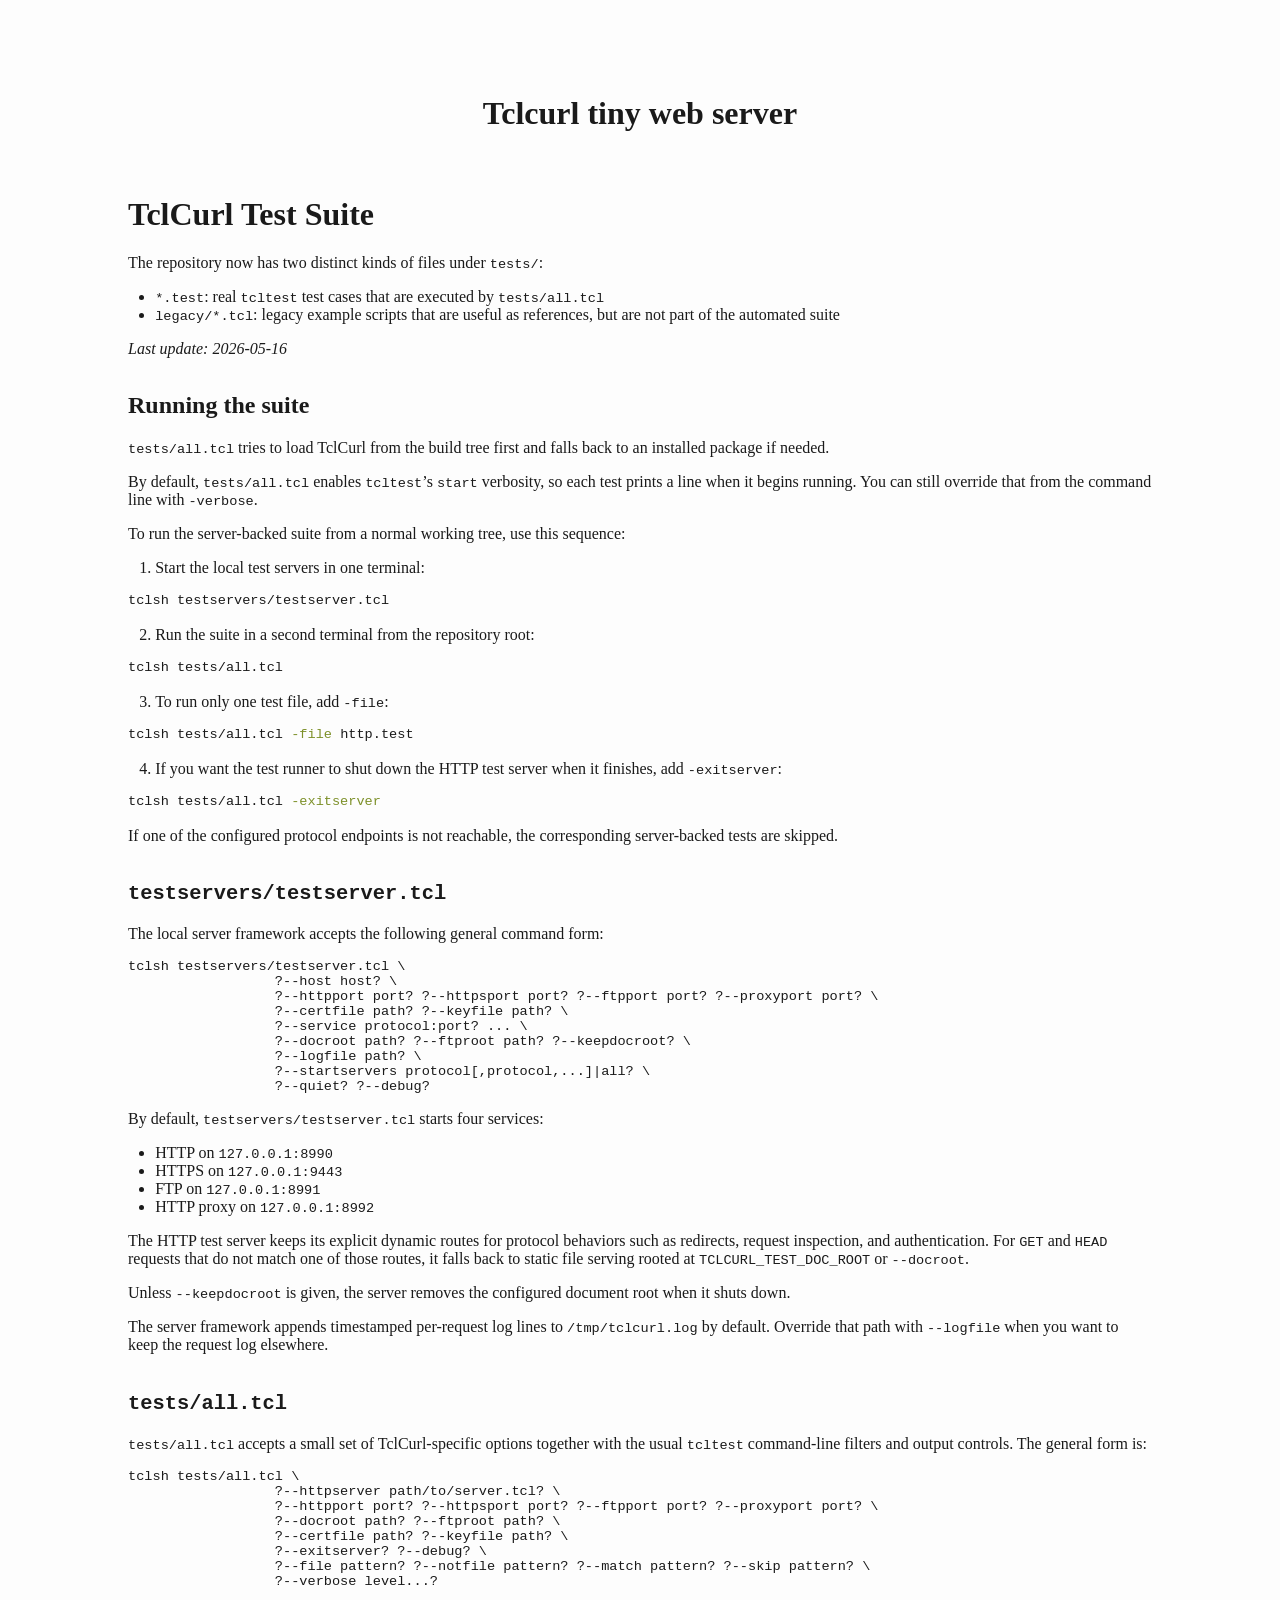
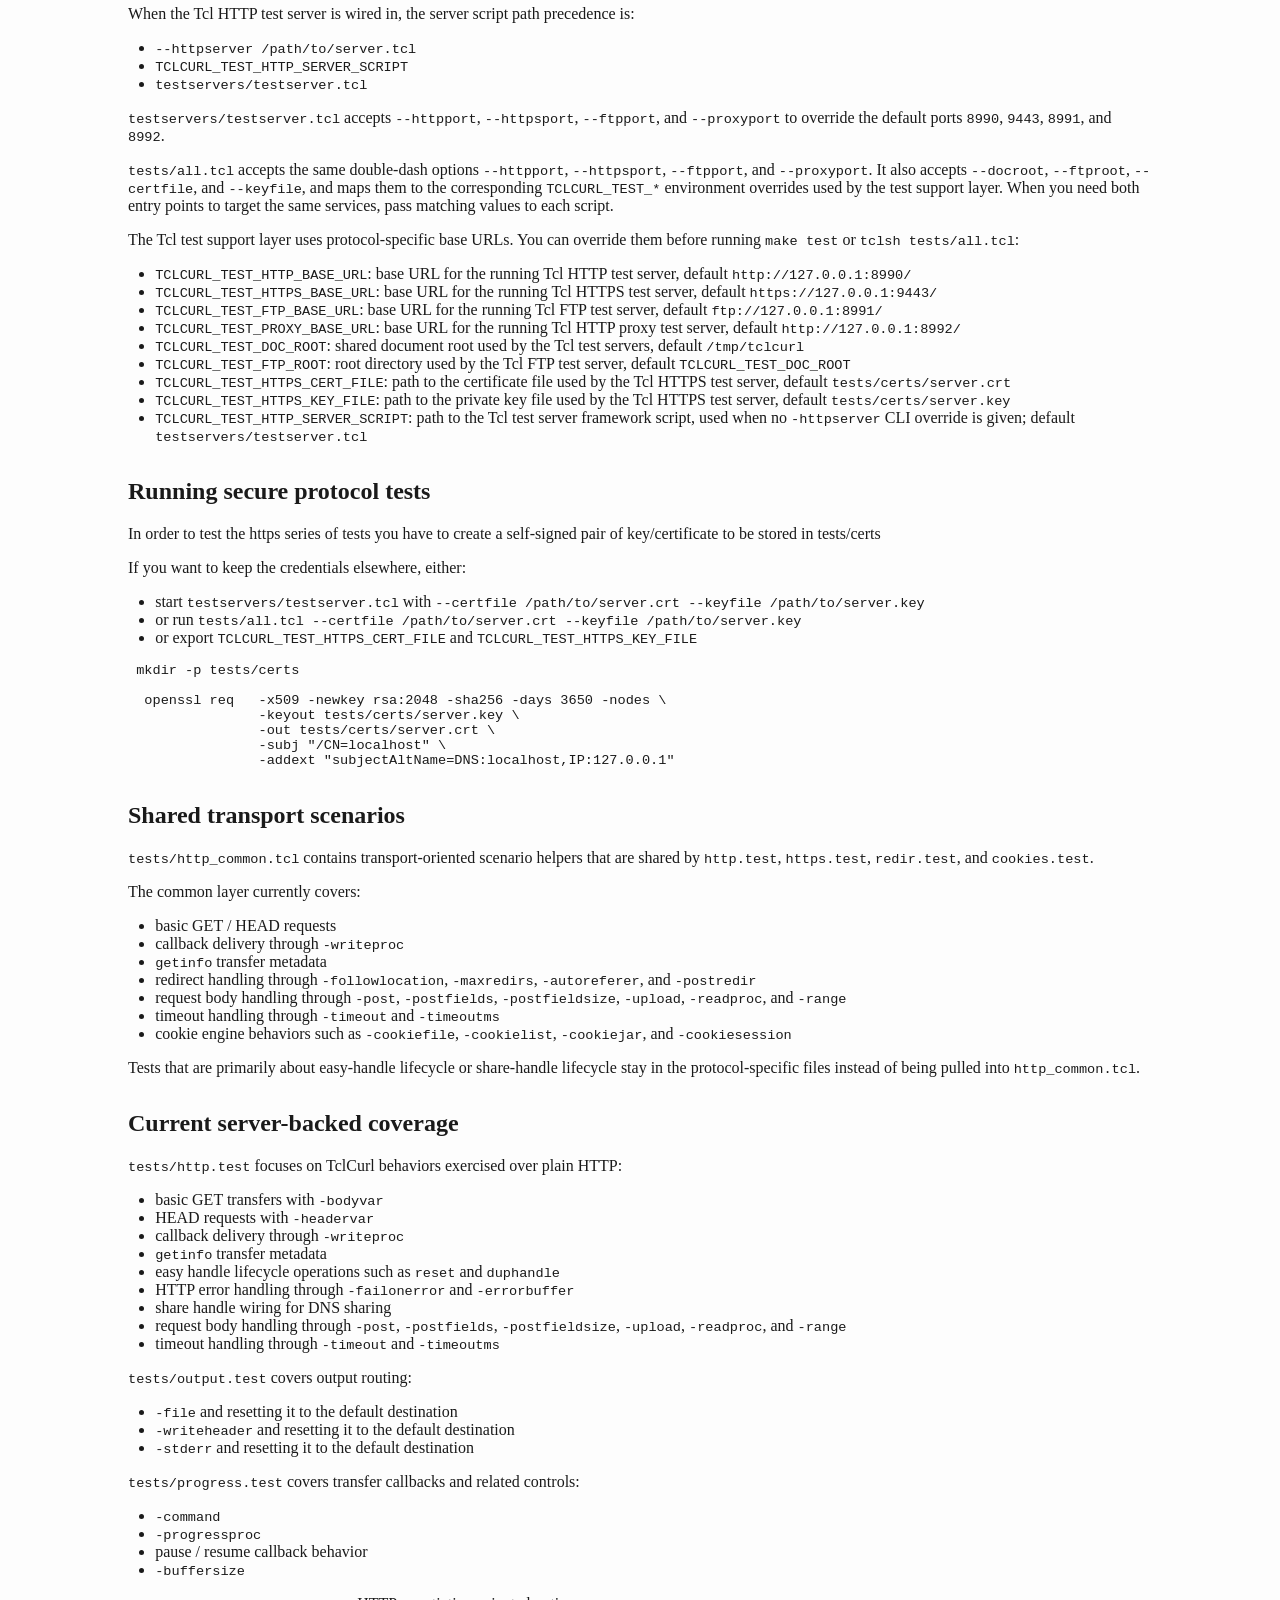
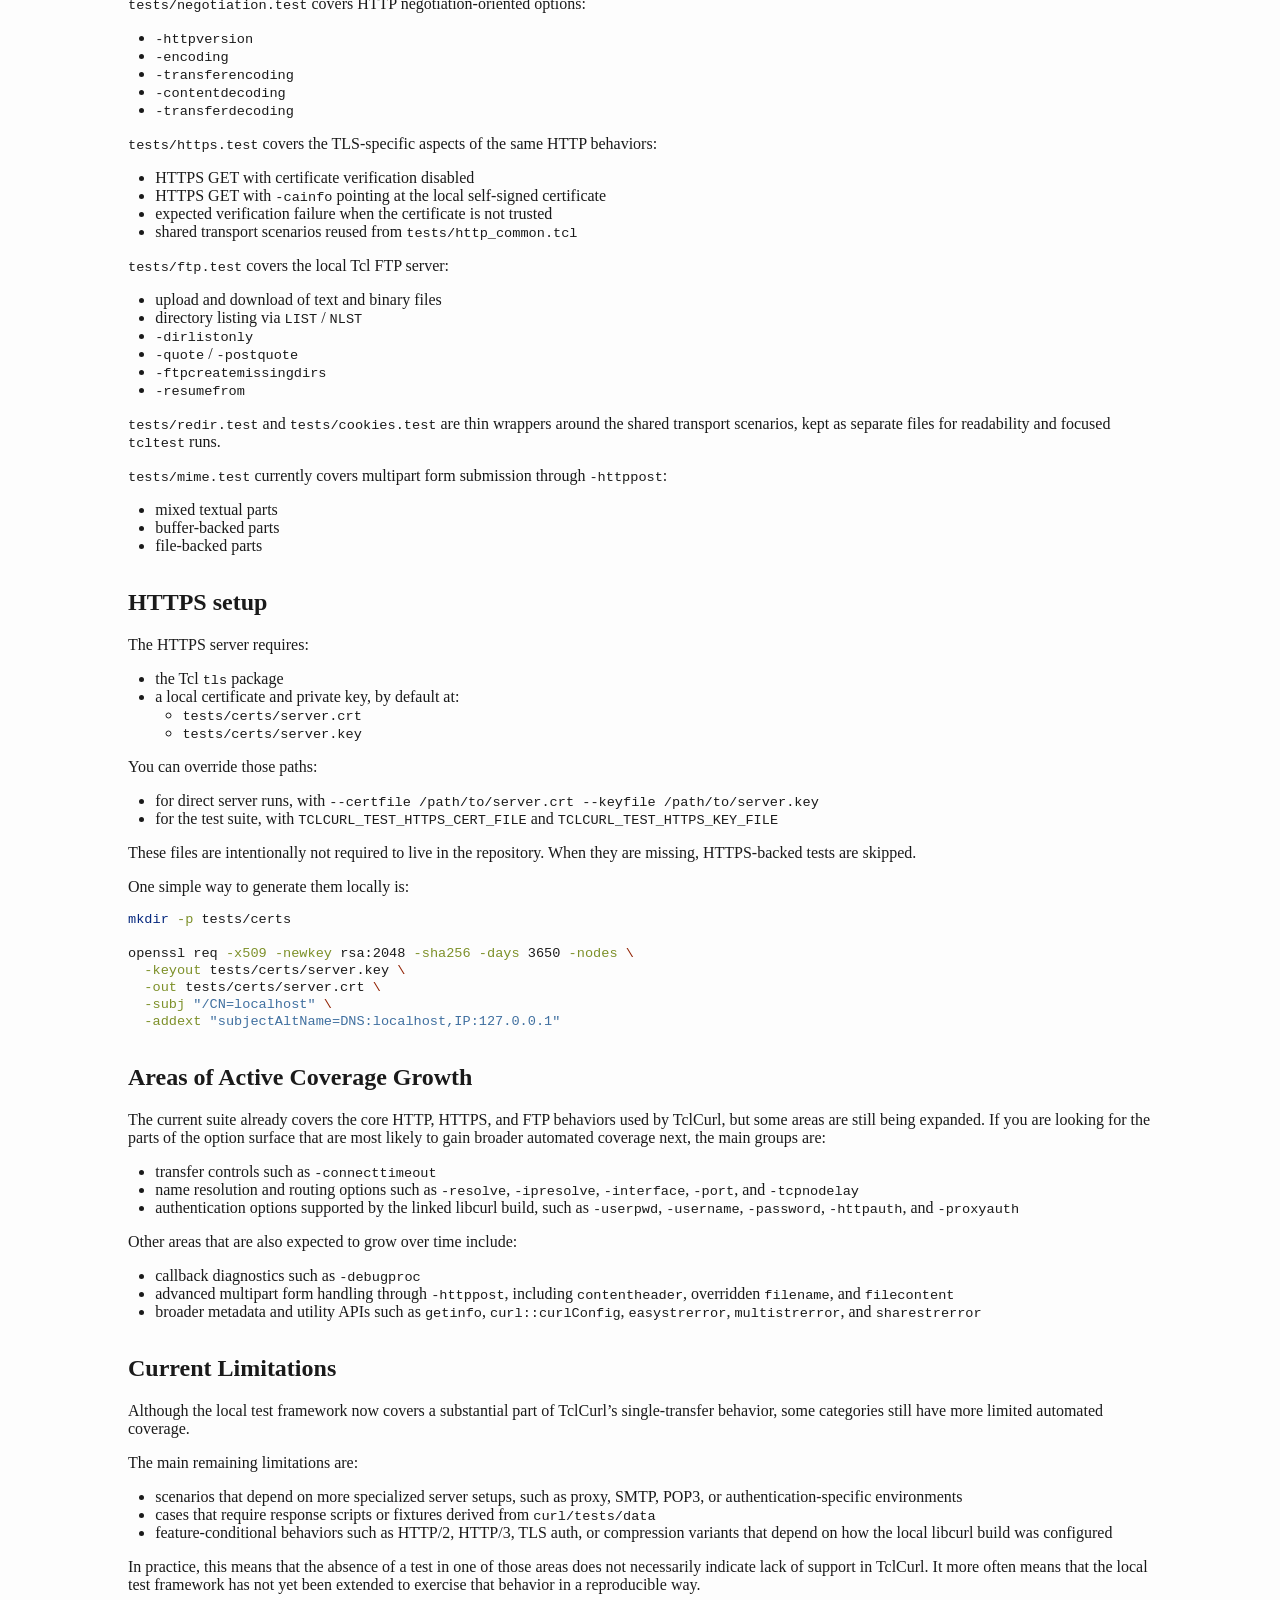
==== index.html @ 9fd78789 "initial commit" ====
<!DOCTYPE html>
<html xmlns="http://www.w3.org/1999/xhtml" lang="" xml:lang="">
<head>
  <meta charset="utf-8" />
  <meta name="generator" content="pandoc" />
  <meta name="viewport" content="width=device-width, initial-scale=1.0, user-scalable=yes" />
  <title>Tclcurl tiny web server</title>
  <style>
    html {
      color: #1a1a1a;
      background-color: #fdfdfd;
    }
    body {
      margin: 0 auto;
      max-width: 64em;
      padding-left: 50px;
      padding-right: 50px;
      padding-top: 50px;
      padding-bottom: 50px;
      hyphens: auto;
      overflow-wrap: break-word;
      text-rendering: optimizeLegibility;
      font-kerning: normal;
    }
    @media (max-width: 600px) {
      body {
        font-size: 0.9em;
        padding: 12px;
      }
      h1 {
        font-size: 1.8em;
      }
    }
    @media print {
      html {
        background-color: white;
      }
      body {
        background-color: transparent;
        color: black;
        font-size: 12pt;
      }
      p, h2, h3 {
        orphans: 3;
        widows: 3;
      }
      h2, h3, h4 {
        page-break-after: avoid;
      }
    }
    p {
      margin: 1em 0;
    }
    a {
      color: #1a1a1a;
    }
    a:visited {
      color: #1a1a1a;
    }
    img {
      max-width: 100%;
    }
    svg {
      height: auto;
      max-width: 100%;
    }
    h1, h2, h3, h4, h5, h6 {
      margin-top: 1.4em;
    }
    h5, h6 {
      font-size: 1em;
      font-style: italic;
    }
    h6 {
      font-weight: normal;
    }
    ol, ul {
      padding-left: 1.7em;
      margin-top: 1em;
    }
    li > ol, li > ul {
      margin-top: 0;
    }
    blockquote {
      margin: 1em 0 1em 1.7em;
      padding-left: 1em;
      border-left: 2px solid #e6e6e6;
      color: #606060;
    }
    code {
      font-family: Menlo, Monaco, Consolas, 'Lucida Console', monospace;
      font-size: 85%;
      margin: 0;
      hyphens: manual;
    }
    pre {
      margin: 1em 0;
      overflow: auto;
    }
    pre code {
      padding: 0;
      overflow: visible;
      overflow-wrap: normal;
    }
    .sourceCode {
     background-color: transparent;
     overflow: visible;
    }
    hr {
      background-color: #1a1a1a;
      border: none;
      height: 1px;
      margin: 1em 0;
    }
    table {
      margin: 1em 0;
      border-collapse: collapse;
      width: 100%;
      overflow-x: auto;
      display: block;
      font-variant-numeric: lining-nums tabular-nums;
    }
    table caption {
      margin-bottom: 0.75em;
    }
    tbody {
      margin-top: 0.5em;
      border-top: 1px solid #1a1a1a;
      border-bottom: 1px solid #1a1a1a;
    }
    th {
      border-top: 1px solid #1a1a1a;
      padding: 0.25em 0.5em 0.25em 0.5em;
    }
    td {
      padding: 0.125em 0.5em 0.25em 0.5em;
    }
    header {
      margin-bottom: 4em;
      text-align: center;
    }
    #TOC li {
      list-style: none;
    }
    #TOC ul {
      padding-left: 1.3em;
    }
    #TOC > ul {
      padding-left: 0;
    }
    #TOC a:not(:hover) {
      text-decoration: none;
    }
    code{white-space: pre-wrap;}
    span.smallcaps{font-variant: small-caps;}
    div.columns{display: flex; gap: min(4vw, 1.5em);}
    div.column{flex: auto; overflow-x: auto;}
    div.hanging-indent{margin-left: 1.5em; text-indent: -1.5em;}
    /* The extra [class] is a hack that increases specificity enough to
       override a similar rule in reveal.js */
    ul.task-list[class]{list-style: none;}
    ul.task-list li input[type="checkbox"] {
      font-size: inherit;
      width: 0.8em;
      margin: 0 0.8em 0.2em -1.6em;
      vertical-align: middle;
    }
    .display.math{display: block; text-align: center; margin: 0.5rem auto;}
    /* CSS for syntax highlighting */
    pre > code.sourceCode { white-space: pre; position: relative; }
    pre > code.sourceCode > span { line-height: 1.25; }
    pre > code.sourceCode > span:empty { height: 1.2em; }
    .sourceCode { overflow: visible; }
    code.sourceCode > span { color: inherit; text-decoration: inherit; }
    div.sourceCode { margin: 1em 0; }
    pre.sourceCode { margin: 0; }
    @media screen {
    div.sourceCode { overflow: auto; }
    }
    @media print {
    pre > code.sourceCode { white-space: pre-wrap; }
    pre > code.sourceCode > span { display: inline-block; text-indent: -5em; padding-left: 5em; }
    }
    pre.numberSource code
      { counter-reset: source-line 0; }
    pre.numberSource code > span
      { position: relative; left: -4em; counter-increment: source-line; }
    pre.numberSource code > span > a:first-child::before
      { content: counter(source-line);
        position: relative; left: -1em; text-align: right; vertical-align: baseline;
        border: none; display: inline-block;
        -webkit-touch-callout: none; -webkit-user-select: none;
        -khtml-user-select: none; -moz-user-select: none;
        -ms-user-select: none; user-select: none;
        padding: 0 4px; width: 4em;
        color: #aaaaaa;
      }
    pre.numberSource { margin-left: 3em; border-left: 1px solid #aaaaaa;  padding-left: 4px; }
    div.sourceCode
      {   }
    @media screen {
    pre > code.sourceCode > span > a:first-child::before { text-decoration: underline; }
    }
    code span.al { color: #ff0000; font-weight: bold; } /* Alert */
    code span.an { color: #60a0b0; font-weight: bold; font-style: italic; } /* Annotation */
    code span.at { color: #7d9029; } /* Attribute */
    code span.bn { color: #40a070; } /* BaseN */
    code span.bu { color: #008000; } /* BuiltIn */
    code span.cf { color: #007020; font-weight: bold; } /* ControlFlow */
    code span.ch { color: #4070a0; } /* Char */
    code span.cn { color: #880000; } /* Constant */
    code span.co { color: #60a0b0; font-style: italic; } /* Comment */
    code span.cv { color: #60a0b0; font-weight: bold; font-style: italic; } /* CommentVar */
    code span.do { color: #ba2121; font-style: italic; } /* Documentation */
    code span.dt { color: #902000; } /* DataType */
    code span.dv { color: #40a070; } /* DecVal */
    code span.er { color: #ff0000; font-weight: bold; } /* Error */
    code span.ex { } /* Extension */
    code span.fl { color: #40a070; } /* Float */
    code span.fu { color: #06287e; } /* Function */
    code span.im { color: #008000; font-weight: bold; } /* Import */
    code span.in { color: #60a0b0; font-weight: bold; font-style: italic; } /* Information */
    code span.kw { color: #007020; font-weight: bold; } /* Keyword */
    code span.op { color: #666666; } /* Operator */
    code span.ot { color: #007020; } /* Other */
    code span.pp { color: #bc7a00; } /* Preprocessor */
    code span.sc { color: #4070a0; } /* SpecialChar */
    code span.ss { color: #bb6688; } /* SpecialString */
    code span.st { color: #4070a0; } /* String */
    code span.va { color: #19177c; } /* Variable */
    code span.vs { color: #4070a0; } /* VerbatimString */
    code span.wa { color: #60a0b0; font-weight: bold; font-style: italic; } /* Warning */
  </style>
</head>
<body>
<header id="title-block-header">
<h1 class="title">Tclcurl tiny web server</h1>
</header>
<h1 id="tclcurl-test-suite">TclCurl Test Suite</h1>
<p>The repository now has two distinct kinds of files under
<code>tests/</code>:</p>
<ul>
<li><code>*.test</code>: real <code>tcltest</code> test cases that are
executed by <code>tests/all.tcl</code></li>
<li><code>legacy/*.tcl</code>: legacy example scripts that are useful as
references, but are not part of the automated suite</li>
</ul>
<p><em>Last update: 2026-05-16</em></p>
<h2 id="running-the-suite">Running the suite</h2>
<p><code>tests/all.tcl</code> tries to load TclCurl from the build tree
first and falls back to an installed package if needed.</p>
<p>By default, <code>tests/all.tcl</code> enables <code>tcltest</code>’s
<code>start</code> verbosity, so each test prints a line when it begins
running. You can still override that from the command line with
<code>-verbose</code>.</p>
<p>To run the server-backed suite from a normal working tree, use this
sequence:</p>
<ol type="1">
<li>Start the local test servers in one terminal:</li>
</ol>
<div class="sourceCode" id="cb1"><pre class="sourceCode sh"><code class="sourceCode bash"><span id="cb1-1"><a href="#cb1-1" aria-hidden="true" tabindex="-1"></a><span class="ex">tclsh</span> testservers/testserver.tcl</span></code></pre></div>
<ol start="2" type="1">
<li>Run the suite in a second terminal from the repository root:</li>
</ol>
<div class="sourceCode" id="cb2"><pre class="sourceCode sh"><code class="sourceCode bash"><span id="cb2-1"><a href="#cb2-1" aria-hidden="true" tabindex="-1"></a><span class="ex">tclsh</span> tests/all.tcl</span></code></pre></div>
<ol start="3" type="1">
<li>To run only one test file, add <code>-file</code>:</li>
</ol>
<div class="sourceCode" id="cb3"><pre class="sourceCode sh"><code class="sourceCode bash"><span id="cb3-1"><a href="#cb3-1" aria-hidden="true" tabindex="-1"></a><span class="ex">tclsh</span> tests/all.tcl <span class="at">-file</span> http.test</span></code></pre></div>
<ol start="4" type="1">
<li>If you want the test runner to shut down the HTTP test server when
it finishes, add <code>-exitserver</code>:</li>
</ol>
<div class="sourceCode" id="cb4"><pre class="sourceCode sh"><code class="sourceCode bash"><span id="cb4-1"><a href="#cb4-1" aria-hidden="true" tabindex="-1"></a><span class="ex">tclsh</span> tests/all.tcl <span class="at">-exitserver</span></span></code></pre></div>
<p>If one of the configured protocol endpoints is not reachable, the
corresponding server-backed tests are skipped.</p>
<h2
id="testserverstestserver.tcl"><code>testservers/testserver.tcl</code></h2>
<p>The local server framework accepts the following general command
form:</p>
<pre class="text"><code>tclsh testservers/testserver.tcl \
                  ?--host host? \
                  ?--httpport port? ?--httpsport port? ?--ftpport port? ?--proxyport port? \
                  ?--certfile path? ?--keyfile path? \
                  ?--service protocol:port? ... \
                  ?--docroot path? ?--ftproot path? ?--keepdocroot? \
                  ?--logfile path? \
                  ?--startservers protocol[,protocol,...]|all? \
                  ?--quiet? ?--debug?</code></pre>
<p>By default, <code>testservers/testserver.tcl</code> starts four
services:</p>
<ul>
<li>HTTP on <code>127.0.0.1:8990</code></li>
<li>HTTPS on <code>127.0.0.1:9443</code></li>
<li>FTP on <code>127.0.0.1:8991</code></li>
<li>HTTP proxy on <code>127.0.0.1:8992</code></li>
</ul>
<p>The HTTP test server keeps its explicit dynamic routes for protocol
behaviors such as redirects, request inspection, and authentication. For
<code>GET</code> and <code>HEAD</code> requests that do not match one of
those routes, it falls back to static file serving rooted at
<code>TCLCURL_TEST_DOC_ROOT</code> or <code>--docroot</code>.</p>
<p>Unless <code>--keepdocroot</code> is given, the server removes the
configured document root when it shuts down.</p>
<p>The server framework appends timestamped per-request log lines to
<code>/tmp/tclcurl.log</code> by default. Override that path with
<code>--logfile</code> when you want to keep the request log
elsewhere.</p>
<h2 id="testsall.tcl"><code>tests/all.tcl</code></h2>
<p><code>tests/all.tcl</code> accepts a small set of TclCurl-specific
options together with the usual <code>tcltest</code> command-line
filters and output controls. The general form is:</p>
<pre class="text"><code>tclsh tests/all.tcl \
                  ?--httpserver path/to/server.tcl? \
                  ?--httpport port? ?--httpsport port? ?--ftpport port? ?--proxyport port? \
                  ?--docroot path? ?--ftproot path? \
                  ?--certfile path? ?--keyfile path? \
                  ?--exitserver? ?--debug? \
                  ?--file pattern? ?--notfile pattern? ?--match pattern? ?--skip pattern? \
                  ?--verbose level...?</code></pre>
<p>When the Tcl HTTP test server is wired in, the server script path
precedence is:</p>
<ul>
<li><code>--httpserver /path/to/server.tcl</code></li>
<li><code>TCLCURL_TEST_HTTP_SERVER_SCRIPT</code></li>
<li><code>testservers/testserver.tcl</code></li>
</ul>
<p><code>testservers/testserver.tcl</code> accepts
<code>--httpport</code>, <code>--httpsport</code>,
<code>--ftpport</code>, and <code>--proxyport</code> to override the
default ports <code>8990</code>, <code>9443</code>, <code>8991</code>,
and <code>8992</code>.</p>
<p><code>tests/all.tcl</code> accepts the same double-dash options
<code>--httpport</code>, <code>--httpsport</code>,
<code>--ftpport</code>, and <code>--proxyport</code>. It also accepts
<code>--docroot</code>, <code>--ftproot</code>, <code>--certfile</code>,
and <code>--keyfile</code>, and maps them to the corresponding
<code>TCLCURL_TEST_*</code> environment overrides used by the test
support layer. When you need both entry points to target the same
services, pass matching values to each script.</p>
<p>The Tcl test support layer uses protocol-specific base URLs. You can
override them before running <code>make test</code> or
<code>tclsh tests/all.tcl</code>:</p>
<ul>
<li><code>TCLCURL_TEST_HTTP_BASE_URL</code>: base URL for the running
Tcl HTTP test server, default <code>http://127.0.0.1:8990/</code></li>
<li><code>TCLCURL_TEST_HTTPS_BASE_URL</code>: base URL for the running
Tcl HTTPS test server, default <code>https://127.0.0.1:9443/</code></li>
<li><code>TCLCURL_TEST_FTP_BASE_URL</code>: base URL for the running Tcl
FTP test server, default <code>ftp://127.0.0.1:8991/</code></li>
<li><code>TCLCURL_TEST_PROXY_BASE_URL</code>: base URL for the running
Tcl HTTP proxy test server, default
<code>http://127.0.0.1:8992/</code></li>
<li><code>TCLCURL_TEST_DOC_ROOT</code>: shared document root used by the
Tcl test servers, default <code>/tmp/tclcurl</code></li>
<li><code>TCLCURL_TEST_FTP_ROOT</code>: root directory used by the Tcl
FTP test server, default <code>TCLCURL_TEST_DOC_ROOT</code></li>
<li><code>TCLCURL_TEST_HTTPS_CERT_FILE</code>: path to the certificate
file used by the Tcl HTTPS test server, default
<code>tests/certs/server.crt</code></li>
<li><code>TCLCURL_TEST_HTTPS_KEY_FILE</code>: path to the private key
file used by the Tcl HTTPS test server, default
<code>tests/certs/server.key</code></li>
<li><code>TCLCURL_TEST_HTTP_SERVER_SCRIPT</code>: path to the Tcl test
server framework script, used when no <code>-httpserver</code> CLI
override is given; default <code>testservers/testserver.tcl</code></li>
</ul>
<h2 id="running-secure-protocol-tests">Running secure protocol
tests</h2>
<p>In order to test the https series of tests you have to create a
self-signed pair of key/certificate to be stored in tests/certs</p>
<p>If you want to keep the credentials elsewhere, either:</p>
<ul>
<li>start <code>testservers/testserver.tcl</code> with
<code>--certfile /path/to/server.crt --keyfile /path/to/server.key</code></li>
<li>or run
<code>tests/all.tcl --certfile /path/to/server.crt --keyfile /path/to/server.key</code></li>
<li>or export <code>TCLCURL_TEST_HTTPS_CERT_FILE</code> and
<code>TCLCURL_TEST_HTTPS_KEY_FILE</code></li>
</ul>
<pre><code> mkdir -p tests/certs

  openssl req   -x509 -newkey rsa:2048 -sha256 -days 3650 -nodes \
                -keyout tests/certs/server.key \
                -out tests/certs/server.crt \
                -subj &quot;/CN=localhost&quot; \
                -addext &quot;subjectAltName=DNS:localhost,IP:127.0.0.1&quot;</code></pre>
<h2 id="shared-transport-scenarios">Shared transport scenarios</h2>
<p><code>tests/http_common.tcl</code> contains transport-oriented
scenario helpers that are shared by <code>http.test</code>,
<code>https.test</code>, <code>redir.test</code>, and
<code>cookies.test</code>.</p>
<p>The common layer currently covers:</p>
<ul>
<li>basic GET / HEAD requests</li>
<li>callback delivery through <code>-writeproc</code></li>
<li><code>getinfo</code> transfer metadata</li>
<li>redirect handling through <code>-followlocation</code>,
<code>-maxredirs</code>, <code>-autoreferer</code>, and
<code>-postredir</code></li>
<li>request body handling through <code>-post</code>,
<code>-postfields</code>, <code>-postfieldsize</code>,
<code>-upload</code>, <code>-readproc</code>, and
<code>-range</code></li>
<li>timeout handling through <code>-timeout</code> and
<code>-timeoutms</code></li>
<li>cookie engine behaviors such as <code>-cookiefile</code>,
<code>-cookielist</code>, <code>-cookiejar</code>, and
<code>-cookiesession</code></li>
</ul>
<p>Tests that are primarily about easy-handle lifecycle or share-handle
lifecycle stay in the protocol-specific files instead of being pulled
into <code>http_common.tcl</code>.</p>
<h2 id="current-server-backed-coverage">Current server-backed
coverage</h2>
<p><code>tests/http.test</code> focuses on TclCurl behaviors exercised
over plain HTTP:</p>
<ul>
<li>basic GET transfers with <code>-bodyvar</code></li>
<li>HEAD requests with <code>-headervar</code></li>
<li>callback delivery through <code>-writeproc</code></li>
<li><code>getinfo</code> transfer metadata</li>
<li>easy handle lifecycle operations such as <code>reset</code> and
<code>duphandle</code></li>
<li>HTTP error handling through <code>-failonerror</code> and
<code>-errorbuffer</code></li>
<li>share handle wiring for DNS sharing</li>
<li>request body handling through <code>-post</code>,
<code>-postfields</code>, <code>-postfieldsize</code>,
<code>-upload</code>, <code>-readproc</code>, and
<code>-range</code></li>
<li>timeout handling through <code>-timeout</code> and
<code>-timeoutms</code></li>
</ul>
<p><code>tests/output.test</code> covers output routing:</p>
<ul>
<li><code>-file</code> and resetting it to the default destination</li>
<li><code>-writeheader</code> and resetting it to the default
destination</li>
<li><code>-stderr</code> and resetting it to the default
destination</li>
</ul>
<p><code>tests/progress.test</code> covers transfer callbacks and
related controls:</p>
<ul>
<li><code>-command</code></li>
<li><code>-progressproc</code></li>
<li>pause / resume callback behavior</li>
<li><code>-buffersize</code></li>
</ul>
<p><code>tests/negotiation.test</code> covers HTTP negotiation-oriented
options:</p>
<ul>
<li><code>-httpversion</code></li>
<li><code>-encoding</code></li>
<li><code>-transferencoding</code></li>
<li><code>-contentdecoding</code></li>
<li><code>-transferdecoding</code></li>
</ul>
<p><code>tests/https.test</code> covers the TLS-specific aspects of the
same HTTP behaviors:</p>
<ul>
<li>HTTPS GET with certificate verification disabled</li>
<li>HTTPS GET with <code>-cainfo</code> pointing at the local
self-signed certificate</li>
<li>expected verification failure when the certificate is not
trusted</li>
<li>shared transport scenarios reused from
<code>tests/http_common.tcl</code></li>
</ul>
<p><code>tests/ftp.test</code> covers the local Tcl FTP server:</p>
<ul>
<li>upload and download of text and binary files</li>
<li>directory listing via <code>LIST</code> / <code>NLST</code></li>
<li><code>-dirlistonly</code></li>
<li><code>-quote</code> / <code>-postquote</code></li>
<li><code>-ftpcreatemissingdirs</code></li>
<li><code>-resumefrom</code></li>
</ul>
<p><code>tests/redir.test</code> and <code>tests/cookies.test</code> are
thin wrappers around the shared transport scenarios, kept as separate
files for readability and focused <code>tcltest</code> runs.</p>
<p><code>tests/mime.test</code> currently covers multipart form
submission through <code>-httppost</code>:</p>
<ul>
<li>mixed textual parts</li>
<li>buffer-backed parts</li>
<li>file-backed parts</li>
</ul>
<h2 id="https-setup">HTTPS setup</h2>
<p>The HTTPS server requires:</p>
<ul>
<li>the Tcl <code>tls</code> package</li>
<li>a local certificate and private key, by default at:
<ul>
<li><code>tests/certs/server.crt</code></li>
<li><code>tests/certs/server.key</code></li>
</ul></li>
</ul>
<p>You can override those paths:</p>
<ul>
<li>for direct server runs, with
<code>--certfile /path/to/server.crt --keyfile /path/to/server.key</code></li>
<li>for the test suite, with <code>TCLCURL_TEST_HTTPS_CERT_FILE</code>
and <code>TCLCURL_TEST_HTTPS_KEY_FILE</code></li>
</ul>
<p>These files are intentionally not required to live in the repository.
When they are missing, HTTPS-backed tests are skipped.</p>
<p>One simple way to generate them locally is:</p>
<div class="sourceCode" id="cb8"><pre
class="sourceCode bash"><code class="sourceCode bash"><span id="cb8-1"><a href="#cb8-1" aria-hidden="true" tabindex="-1"></a><span class="fu">mkdir</span> <span class="at">-p</span> tests/certs</span>
<span id="cb8-2"><a href="#cb8-2" aria-hidden="true" tabindex="-1"></a></span>
<span id="cb8-3"><a href="#cb8-3" aria-hidden="true" tabindex="-1"></a><span class="ex">openssl</span> req <span class="at">-x509</span> <span class="at">-newkey</span> rsa:2048 <span class="at">-sha256</span> <span class="at">-days</span> 3650 <span class="at">-nodes</span> <span class="dt">\</span></span>
<span id="cb8-4"><a href="#cb8-4" aria-hidden="true" tabindex="-1"></a>  <span class="at">-keyout</span> tests/certs/server.key <span class="dt">\</span></span>
<span id="cb8-5"><a href="#cb8-5" aria-hidden="true" tabindex="-1"></a>  <span class="at">-out</span> tests/certs/server.crt <span class="dt">\</span></span>
<span id="cb8-6"><a href="#cb8-6" aria-hidden="true" tabindex="-1"></a>  <span class="at">-subj</span> <span class="st">&quot;/CN=localhost&quot;</span> <span class="dt">\</span></span>
<span id="cb8-7"><a href="#cb8-7" aria-hidden="true" tabindex="-1"></a>  <span class="at">-addext</span> <span class="st">&quot;subjectAltName=DNS:localhost,IP:127.0.0.1&quot;</span></span></code></pre></div>
<h2 id="areas-of-active-coverage-growth">Areas of Active Coverage
Growth</h2>
<p>The current suite already covers the core HTTP, HTTPS, and FTP
behaviors used by TclCurl, but some areas are still being expanded. If
you are looking for the parts of the option surface that are most likely
to gain broader automated coverage next, the main groups are:</p>
<ul>
<li>transfer controls such as <code>-connecttimeout</code></li>
<li>name resolution and routing options such as <code>-resolve</code>,
<code>-ipresolve</code>, <code>-interface</code>, <code>-port</code>,
and <code>-tcpnodelay</code></li>
<li>authentication options supported by the linked libcurl build, such
as <code>-userpwd</code>, <code>-username</code>,
<code>-password</code>, <code>-httpauth</code>, and
<code>-proxyauth</code></li>
</ul>
<p>Other areas that are also expected to grow over time include:</p>
<ul>
<li>callback diagnostics such as <code>-debugproc</code></li>
<li>advanced multipart form handling through <code>-httppost</code>,
including <code>contentheader</code>, overridden <code>filename</code>,
and <code>filecontent</code></li>
<li>broader metadata and utility APIs such as <code>getinfo</code>,
<code>curl::curlConfig</code>, <code>easystrerror</code>,
<code>multistrerror</code>, and <code>sharestrerror</code></li>
</ul>
<h2 id="current-limitations">Current Limitations</h2>
<p>Although the local test framework now covers a substantial part of
TclCurl’s single-transfer behavior, some categories still have more
limited automated coverage.</p>
<p>The main remaining limitations are:</p>
<ul>
<li>scenarios that depend on more specialized server setups, such as
proxy, SMTP, POP3, or authentication-specific environments</li>
<li>cases that require response scripts or fixtures derived from
<code>curl/tests/data</code></li>
<li>feature-conditional behaviors such as HTTP/2, HTTP/3, TLS auth, or
compression variants that depend on how the local libcurl build was
configured</li>
</ul>
<p>In practice, this means that the absence of a test in one of those
areas does not necessarily indicate lack of support in TclCurl. It more
often means that the local test framework has not yet been extended to
exercise that behavior in a reproducible way.</p>
</body>
</html>
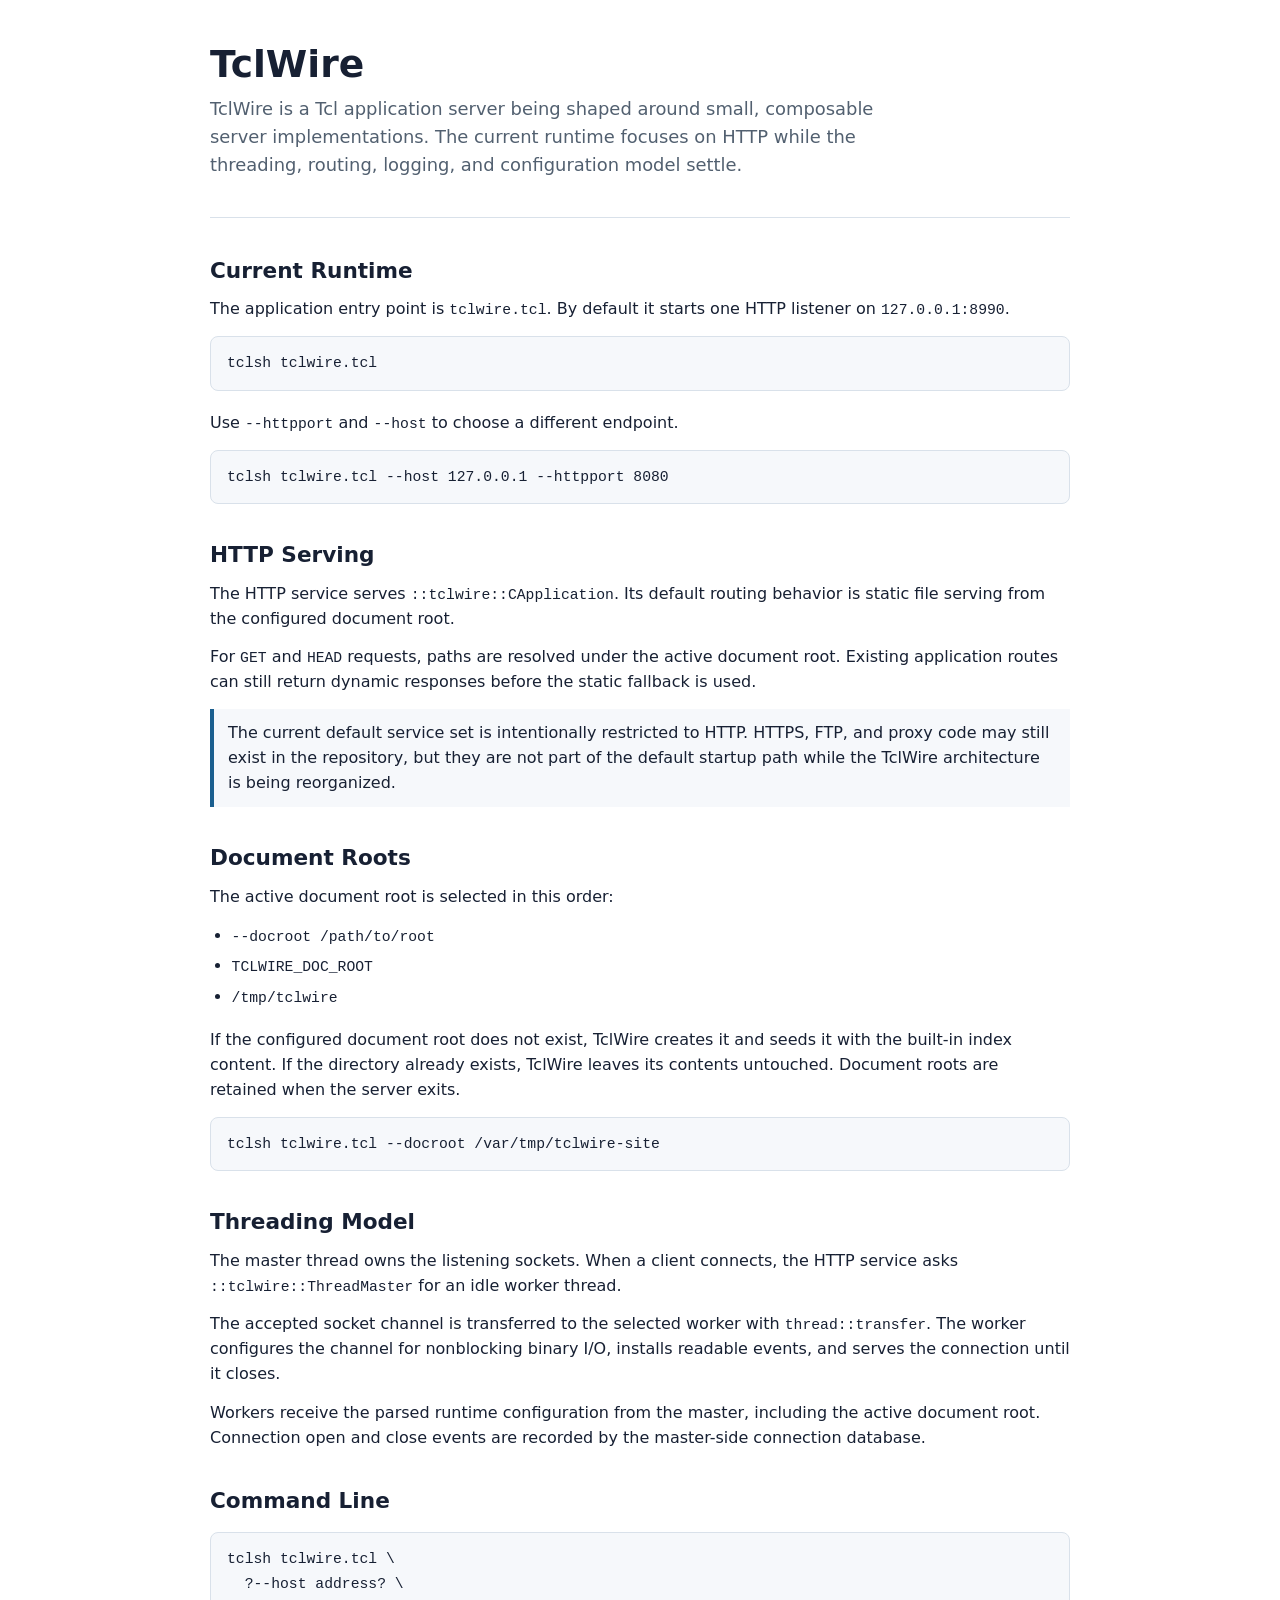
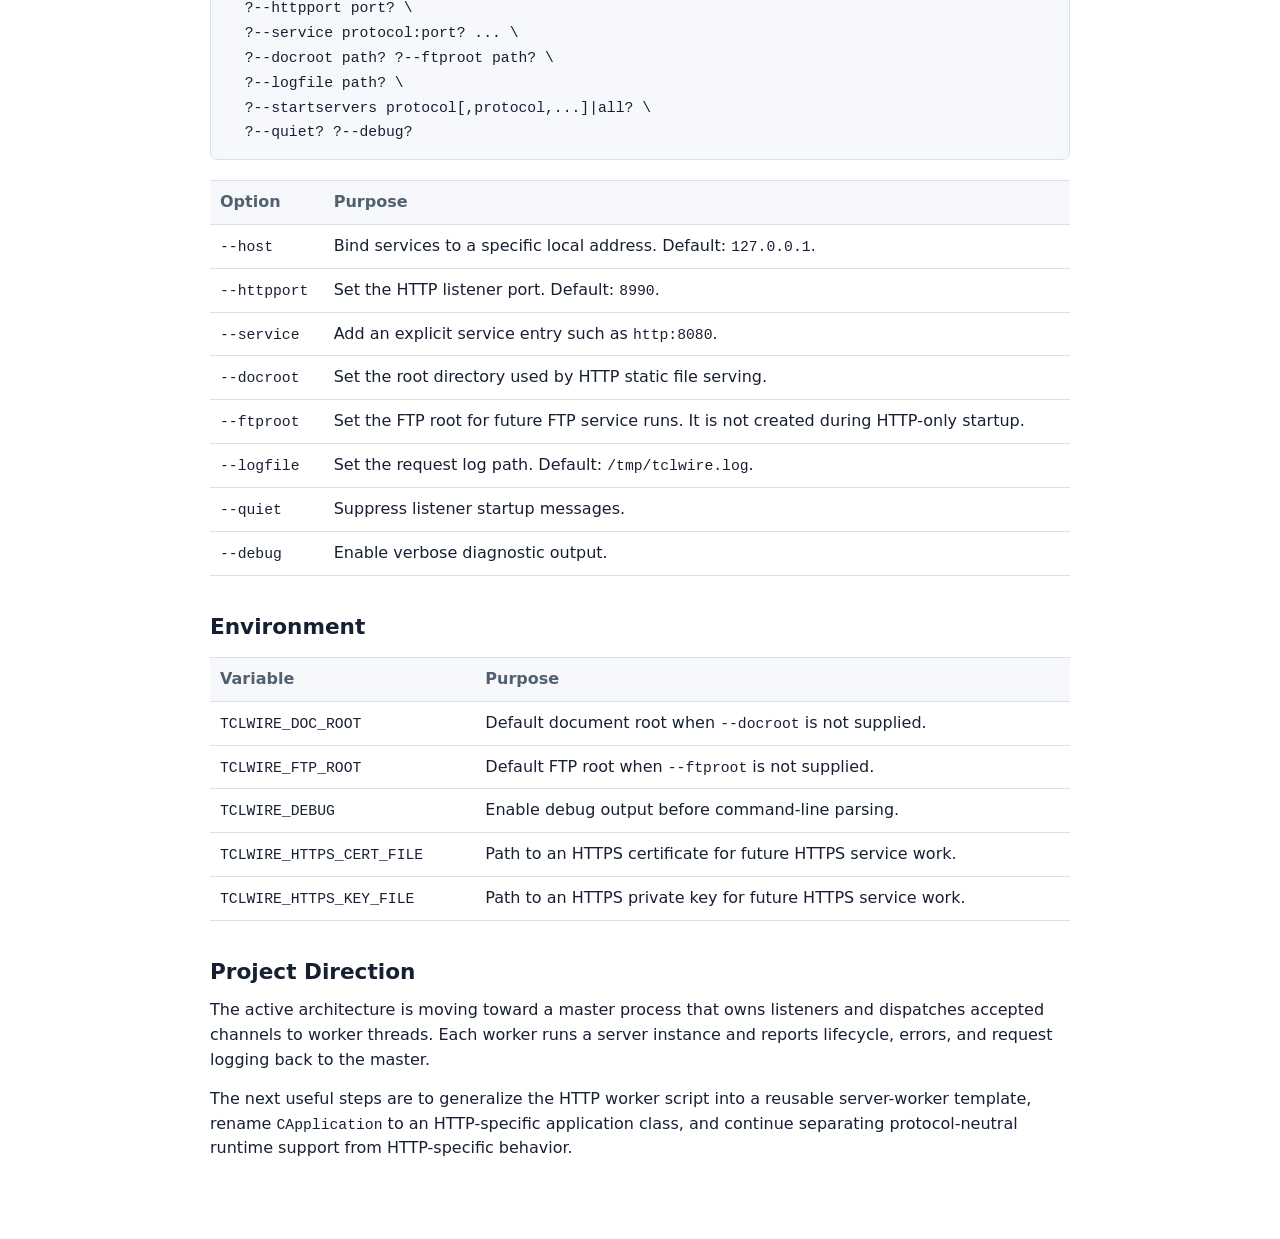
==== commit 243178cf: "A prototypical multithreaded application server is now working" ====
--- a/index.html
+++ b/index.html
@@ -1,563 +1,247 @@
 <!DOCTYPE html>
-<html xmlns="http://www.w3.org/1999/xhtml" lang="" xml:lang="">
+<html lang="en">
 <head>
-  <meta charset="utf-8" />
-  <meta name="generator" content="pandoc" />
-  <meta name="viewport" content="width=device-width, initial-scale=1.0, user-scalable=yes" />
-  <title>Tclcurl tiny web server</title>
+  <meta charset="utf-8">
+  <meta name="viewport" content="width=device-width, initial-scale=1">
+  <title>TclWire application server</title>
   <style>
-    html {
-      color: #1a1a1a;
-      background-color: #fdfdfd;
-    }
+    :root {
+      color-scheme: light;
+      --text: #172033;
+      --muted: #526070;
+      --line: #d9e1ea;
+      --surface: #f6f8fb;
+      --accent: #1b5f8f;
+    }
+
     body {
       margin: 0 auto;
-      max-width: 64em;
-      padding-left: 50px;
-      padding-right: 50px;
-      padding-top: 50px;
-      padding-bottom: 50px;
-      hyphens: auto;
-      overflow-wrap: break-word;
-      text-rendering: optimizeLegibility;
-      font-kerning: normal;
-    }
-    @media (max-width: 600px) {
-      body {
-        font-size: 0.9em;
-        padding: 12px;
-      }
-      h1 {
-        font-size: 1.8em;
-      }
-    }
-    @media print {
-      html {
-        background-color: white;
-      }
-      body {
-        background-color: transparent;
-        color: black;
-        font-size: 12pt;
-      }
-      p, h2, h3 {
-        orphans: 3;
-        widows: 3;
-      }
-      h2, h3, h4 {
-        page-break-after: avoid;
-      }
-    }
+      max-width: 860px;
+      padding: 44px 24px 64px;
+      color: var(--text);
+      background: #fff;
+      font: 16px/1.55 system-ui, -apple-system, BlinkMacSystemFont, "Segoe UI", sans-serif;
+    }
+
+    header {
+      margin-bottom: 36px;
+      padding-bottom: 24px;
+      border-bottom: 1px solid var(--line);
+    }
+
+    h1 {
+      margin: 0 0 10px;
+      font-size: 2.35rem;
+      line-height: 1.1;
+      letter-spacing: 0;
+    }
+
+    h2 {
+      margin: 34px 0 10px;
+      font-size: 1.35rem;
+    }
+
+    h3 {
+      margin: 24px 0 8px;
+      font-size: 1.05rem;
+    }
+
     p {
-      margin: 1em 0;
-    }
-    a {
-      color: #1a1a1a;
-    }
-    a:visited {
-      color: #1a1a1a;
-    }
-    img {
-      max-width: 100%;
-    }
-    svg {
-      height: auto;
-      max-width: 100%;
-    }
-    h1, h2, h3, h4, h5, h6 {
-      margin-top: 1.4em;
-    }
-    h5, h6 {
-      font-size: 1em;
-      font-style: italic;
-    }
-    h6 {
-      font-weight: normal;
-    }
-    ol, ul {
-      padding-left: 1.7em;
-      margin-top: 1em;
-    }
-    li > ol, li > ul {
-      margin-top: 0;
-    }
-    blockquote {
-      margin: 1em 0 1em 1.7em;
-      padding-left: 1em;
-      border-left: 2px solid #e6e6e6;
-      color: #606060;
-    }
+      margin: 0 0 14px;
+    }
+
+    ul {
+      margin: 0 0 18px;
+      padding-left: 1.35rem;
+    }
+
+    li {
+      margin: 6px 0;
+    }
+
     code {
-      font-family: Menlo, Monaco, Consolas, 'Lucida Console', monospace;
-      font-size: 85%;
-      margin: 0;
-      hyphens: manual;
-    }
+      font-family: ui-monospace, SFMono-Regular, Menlo, Monaco, Consolas, "Liberation Mono", monospace;
+      font-size: 0.92em;
+    }
+
     pre {
-      margin: 1em 0;
-      overflow: auto;
-    }
-    pre code {
-      padding: 0;
-      overflow: visible;
-      overflow-wrap: normal;
-    }
-    .sourceCode {
-     background-color: transparent;
-     overflow: visible;
-    }
-    hr {
-      background-color: #1a1a1a;
-      border: none;
-      height: 1px;
-      margin: 1em 0;
-    }
+      margin: 14px 0 20px;
+      padding: 14px 16px;
+      overflow-x: auto;
+      border: 1px solid var(--line);
+      border-radius: 8px;
+      background: var(--surface);
+    }
+
     table {
-      margin: 1em 0;
+      width: 100%;
+      margin: 14px 0 22px;
       border-collapse: collapse;
-      width: 100%;
-      overflow-x: auto;
-      display: block;
-      font-variant-numeric: lining-nums tabular-nums;
-    }
-    table caption {
-      margin-bottom: 0.75em;
-    }
-    tbody {
-      margin-top: 0.5em;
-      border-top: 1px solid #1a1a1a;
-      border-bottom: 1px solid #1a1a1a;
-    }
+      border-top: 1px solid var(--line);
+      border-bottom: 1px solid var(--line);
+    }
+
+    th,
+    td {
+      padding: 9px 10px;
+      text-align: left;
+      vertical-align: top;
+      border-bottom: 1px solid var(--line);
+    }
+
     th {
-      border-top: 1px solid #1a1a1a;
-      padding: 0.25em 0.5em 0.25em 0.5em;
-    }
-    td {
-      padding: 0.125em 0.5em 0.25em 0.5em;
-    }
-    header {
-      margin-bottom: 4em;
-      text-align: center;
-    }
-    #TOC li {
-      list-style: none;
-    }
-    #TOC ul {
-      padding-left: 1.3em;
-    }
-    #TOC > ul {
-      padding-left: 0;
-    }
-    #TOC a:not(:hover) {
-      text-decoration: none;
-    }
-    code{white-space: pre-wrap;}
-    span.smallcaps{font-variant: small-caps;}
-    div.columns{display: flex; gap: min(4vw, 1.5em);}
-    div.column{flex: auto; overflow-x: auto;}
-    div.hanging-indent{margin-left: 1.5em; text-indent: -1.5em;}
-    /* The extra [class] is a hack that increases specificity enough to
-       override a similar rule in reveal.js */
-    ul.task-list[class]{list-style: none;}
-    ul.task-list li input[type="checkbox"] {
-      font-size: inherit;
-      width: 0.8em;
-      margin: 0 0.8em 0.2em -1.6em;
-      vertical-align: middle;
-    }
-    .display.math{display: block; text-align: center; margin: 0.5rem auto;}
-    /* CSS for syntax highlighting */
-    pre > code.sourceCode { white-space: pre; position: relative; }
-    pre > code.sourceCode > span { line-height: 1.25; }
-    pre > code.sourceCode > span:empty { height: 1.2em; }
-    .sourceCode { overflow: visible; }
-    code.sourceCode > span { color: inherit; text-decoration: inherit; }
-    div.sourceCode { margin: 1em 0; }
-    pre.sourceCode { margin: 0; }
-    @media screen {
-    div.sourceCode { overflow: auto; }
-    }
-    @media print {
-    pre > code.sourceCode { white-space: pre-wrap; }
-    pre > code.sourceCode > span { display: inline-block; text-indent: -5em; padding-left: 5em; }
-    }
-    pre.numberSource code
-      { counter-reset: source-line 0; }
-    pre.numberSource code > span
-      { position: relative; left: -4em; counter-increment: source-line; }
-    pre.numberSource code > span > a:first-child::before
-      { content: counter(source-line);
-        position: relative; left: -1em; text-align: right; vertical-align: baseline;
-        border: none; display: inline-block;
-        -webkit-touch-callout: none; -webkit-user-select: none;
-        -khtml-user-select: none; -moz-user-select: none;
-        -ms-user-select: none; user-select: none;
-        padding: 0 4px; width: 4em;
-        color: #aaaaaa;
-      }
-    pre.numberSource { margin-left: 3em; border-left: 1px solid #aaaaaa;  padding-left: 4px; }
-    div.sourceCode
-      {   }
-    @media screen {
-    pre > code.sourceCode > span > a:first-child::before { text-decoration: underline; }
-    }
-    code span.al { color: #ff0000; font-weight: bold; } /* Alert */
-    code span.an { color: #60a0b0; font-weight: bold; font-style: italic; } /* Annotation */
-    code span.at { color: #7d9029; } /* Attribute */
-    code span.bn { color: #40a070; } /* BaseN */
-    code span.bu { color: #008000; } /* BuiltIn */
-    code span.cf { color: #007020; font-weight: bold; } /* ControlFlow */
-    code span.ch { color: #4070a0; } /* Char */
-    code span.cn { color: #880000; } /* Constant */
-    code span.co { color: #60a0b0; font-style: italic; } /* Comment */
-    code span.cv { color: #60a0b0; font-weight: bold; font-style: italic; } /* CommentVar */
-    code span.do { color: #ba2121; font-style: italic; } /* Documentation */
-    code span.dt { color: #902000; } /* DataType */
-    code span.dv { color: #40a070; } /* DecVal */
-    code span.er { color: #ff0000; font-weight: bold; } /* Error */
-    code span.ex { } /* Extension */
-    code span.fl { color: #40a070; } /* Float */
-    code span.fu { color: #06287e; } /* Function */
-    code span.im { color: #008000; font-weight: bold; } /* Import */
-    code span.in { color: #60a0b0; font-weight: bold; font-style: italic; } /* Information */
-    code span.kw { color: #007020; font-weight: bold; } /* Keyword */
-    code span.op { color: #666666; } /* Operator */
-    code span.ot { color: #007020; } /* Other */
-    code span.pp { color: #bc7a00; } /* Preprocessor */
-    code span.sc { color: #4070a0; } /* SpecialChar */
-    code span.ss { color: #bb6688; } /* SpecialString */
-    code span.st { color: #4070a0; } /* String */
-    code span.va { color: #19177c; } /* Variable */
-    code span.vs { color: #4070a0; } /* VerbatimString */
-    code span.wa { color: #60a0b0; font-weight: bold; font-style: italic; } /* Warning */
+      color: var(--muted);
+      font-weight: 600;
+      background: var(--surface);
+    }
+
+    .lead {
+      max-width: 720px;
+      color: var(--muted);
+      font-size: 1.12rem;
+    }
+
+    .note {
+      padding: 12px 14px;
+      border-left: 4px solid var(--accent);
+      background: var(--surface);
+    }
   </style>
 </head>
 <body>
-<header id="title-block-header">
-<h1 class="title">Tclcurl tiny web server</h1>
-</header>
-<h1 id="tclcurl-test-suite">TclCurl Test Suite</h1>
-<p>The repository now has two distinct kinds of files under
-<code>tests/</code>:</p>
-<ul>
-<li><code>*.test</code>: real <code>tcltest</code> test cases that are
-executed by <code>tests/all.tcl</code></li>
-<li><code>legacy/*.tcl</code>: legacy example scripts that are useful as
-references, but are not part of the automated suite</li>
-</ul>
-<p><em>Last update: 2026-05-16</em></p>
-<h2 id="running-the-suite">Running the suite</h2>
-<p><code>tests/all.tcl</code> tries to load TclCurl from the build tree
-first and falls back to an installed package if needed.</p>
-<p>By default, <code>tests/all.tcl</code> enables <code>tcltest</code>’s
-<code>start</code> verbosity, so each test prints a line when it begins
-running. You can still override that from the command line with
-<code>-verbose</code>.</p>
-<p>To run the server-backed suite from a normal working tree, use this
-sequence:</p>
-<ol type="1">
-<li>Start the local test servers in one terminal:</li>
-</ol>
-<div class="sourceCode" id="cb1"><pre class="sourceCode sh"><code class="sourceCode bash"><span id="cb1-1"><a href="#cb1-1" aria-hidden="true" tabindex="-1"></a><span class="ex">tclsh</span> testservers/testserver.tcl</span></code></pre></div>
-<ol start="2" type="1">
-<li>Run the suite in a second terminal from the repository root:</li>
-</ol>
-<div class="sourceCode" id="cb2"><pre class="sourceCode sh"><code class="sourceCode bash"><span id="cb2-1"><a href="#cb2-1" aria-hidden="true" tabindex="-1"></a><span class="ex">tclsh</span> tests/all.tcl</span></code></pre></div>
-<ol start="3" type="1">
-<li>To run only one test file, add <code>-file</code>:</li>
-</ol>
-<div class="sourceCode" id="cb3"><pre class="sourceCode sh"><code class="sourceCode bash"><span id="cb3-1"><a href="#cb3-1" aria-hidden="true" tabindex="-1"></a><span class="ex">tclsh</span> tests/all.tcl <span class="at">-file</span> http.test</span></code></pre></div>
-<ol start="4" type="1">
-<li>If you want the test runner to shut down the HTTP test server when
-it finishes, add <code>-exitserver</code>:</li>
-</ol>
-<div class="sourceCode" id="cb4"><pre class="sourceCode sh"><code class="sourceCode bash"><span id="cb4-1"><a href="#cb4-1" aria-hidden="true" tabindex="-1"></a><span class="ex">tclsh</span> tests/all.tcl <span class="at">-exitserver</span></span></code></pre></div>
-<p>If one of the configured protocol endpoints is not reachable, the
-corresponding server-backed tests are skipped.</p>
-<h2
-id="testserverstestserver.tcl"><code>testservers/testserver.tcl</code></h2>
-<p>The local server framework accepts the following general command
-form:</p>
-<pre class="text"><code>tclsh testservers/testserver.tcl \
-                  ?--host host? \
-                  ?--httpport port? ?--httpsport port? ?--ftpport port? ?--proxyport port? \
-                  ?--certfile path? ?--keyfile path? \
-                  ?--service protocol:port? ... \
-                  ?--docroot path? ?--ftproot path? ?--keepdocroot? \
-                  ?--logfile path? \
-                  ?--startservers protocol[,protocol,...]|all? \
-                  ?--quiet? ?--debug?</code></pre>
-<p>By default, <code>testservers/testserver.tcl</code> starts four
-services:</p>
-<ul>
-<li>HTTP on <code>127.0.0.1:8990</code></li>
-<li>HTTPS on <code>127.0.0.1:9443</code></li>
-<li>FTP on <code>127.0.0.1:8991</code></li>
-<li>HTTP proxy on <code>127.0.0.1:8992</code></li>
-</ul>
-<p>The HTTP test server keeps its explicit dynamic routes for protocol
-behaviors such as redirects, request inspection, and authentication. For
-<code>GET</code> and <code>HEAD</code> requests that do not match one of
-those routes, it falls back to static file serving rooted at
-<code>TCLCURL_TEST_DOC_ROOT</code> or <code>--docroot</code>.</p>
-<p>Unless <code>--keepdocroot</code> is given, the server removes the
-configured document root when it shuts down.</p>
-<p>The server framework appends timestamped per-request log lines to
-<code>/tmp/tclcurl.log</code> by default. Override that path with
-<code>--logfile</code> when you want to keep the request log
-elsewhere.</p>
-<h2 id="testsall.tcl"><code>tests/all.tcl</code></h2>
-<p><code>tests/all.tcl</code> accepts a small set of TclCurl-specific
-options together with the usual <code>tcltest</code> command-line
-filters and output controls. The general form is:</p>
-<pre class="text"><code>tclsh tests/all.tcl \
-                  ?--httpserver path/to/server.tcl? \
-                  ?--httpport port? ?--httpsport port? ?--ftpport port? ?--proxyport port? \
-                  ?--docroot path? ?--ftproot path? \
-                  ?--certfile path? ?--keyfile path? \
-                  ?--exitserver? ?--debug? \
-                  ?--file pattern? ?--notfile pattern? ?--match pattern? ?--skip pattern? \
-                  ?--verbose level...?</code></pre>
-<p>When the Tcl HTTP test server is wired in, the server script path
-precedence is:</p>
-<ul>
-<li><code>--httpserver /path/to/server.tcl</code></li>
-<li><code>TCLCURL_TEST_HTTP_SERVER_SCRIPT</code></li>
-<li><code>testservers/testserver.tcl</code></li>
-</ul>
-<p><code>testservers/testserver.tcl</code> accepts
-<code>--httpport</code>, <code>--httpsport</code>,
-<code>--ftpport</code>, and <code>--proxyport</code> to override the
-default ports <code>8990</code>, <code>9443</code>, <code>8991</code>,
-and <code>8992</code>.</p>
-<p><code>tests/all.tcl</code> accepts the same double-dash options
-<code>--httpport</code>, <code>--httpsport</code>,
-<code>--ftpport</code>, and <code>--proxyport</code>. It also accepts
-<code>--docroot</code>, <code>--ftproot</code>, <code>--certfile</code>,
-and <code>--keyfile</code>, and maps them to the corresponding
-<code>TCLCURL_TEST_*</code> environment overrides used by the test
-support layer. When you need both entry points to target the same
-services, pass matching values to each script.</p>
-<p>The Tcl test support layer uses protocol-specific base URLs. You can
-override them before running <code>make test</code> or
-<code>tclsh tests/all.tcl</code>:</p>
-<ul>
-<li><code>TCLCURL_TEST_HTTP_BASE_URL</code>: base URL for the running
-Tcl HTTP test server, default <code>http://127.0.0.1:8990/</code></li>
-<li><code>TCLCURL_TEST_HTTPS_BASE_URL</code>: base URL for the running
-Tcl HTTPS test server, default <code>https://127.0.0.1:9443/</code></li>
-<li><code>TCLCURL_TEST_FTP_BASE_URL</code>: base URL for the running Tcl
-FTP test server, default <code>ftp://127.0.0.1:8991/</code></li>
-<li><code>TCLCURL_TEST_PROXY_BASE_URL</code>: base URL for the running
-Tcl HTTP proxy test server, default
-<code>http://127.0.0.1:8992/</code></li>
-<li><code>TCLCURL_TEST_DOC_ROOT</code>: shared document root used by the
-Tcl test servers, default <code>/tmp/tclcurl</code></li>
-<li><code>TCLCURL_TEST_FTP_ROOT</code>: root directory used by the Tcl
-FTP test server, default <code>TCLCURL_TEST_DOC_ROOT</code></li>
-<li><code>TCLCURL_TEST_HTTPS_CERT_FILE</code>: path to the certificate
-file used by the Tcl HTTPS test server, default
-<code>tests/certs/server.crt</code></li>
-<li><code>TCLCURL_TEST_HTTPS_KEY_FILE</code>: path to the private key
-file used by the Tcl HTTPS test server, default
-<code>tests/certs/server.key</code></li>
-<li><code>TCLCURL_TEST_HTTP_SERVER_SCRIPT</code>: path to the Tcl test
-server framework script, used when no <code>-httpserver</code> CLI
-override is given; default <code>testservers/testserver.tcl</code></li>
-</ul>
-<h2 id="running-secure-protocol-tests">Running secure protocol
-tests</h2>
-<p>In order to test the https series of tests you have to create a
-self-signed pair of key/certificate to be stored in tests/certs</p>
-<p>If you want to keep the credentials elsewhere, either:</p>
-<ul>
-<li>start <code>testservers/testserver.tcl</code> with
-<code>--certfile /path/to/server.crt --keyfile /path/to/server.key</code></li>
-<li>or run
-<code>tests/all.tcl --certfile /path/to/server.crt --keyfile /path/to/server.key</code></li>
-<li>or export <code>TCLCURL_TEST_HTTPS_CERT_FILE</code> and
-<code>TCLCURL_TEST_HTTPS_KEY_FILE</code></li>
-</ul>
-<pre><code> mkdir -p tests/certs
-
-  openssl req   -x509 -newkey rsa:2048 -sha256 -days 3650 -nodes \
-                -keyout tests/certs/server.key \
-                -out tests/certs/server.crt \
-                -subj &quot;/CN=localhost&quot; \
-                -addext &quot;subjectAltName=DNS:localhost,IP:127.0.0.1&quot;</code></pre>
-<h2 id="shared-transport-scenarios">Shared transport scenarios</h2>
-<p><code>tests/http_common.tcl</code> contains transport-oriented
-scenario helpers that are shared by <code>http.test</code>,
-<code>https.test</code>, <code>redir.test</code>, and
-<code>cookies.test</code>.</p>
-<p>The common layer currently covers:</p>
-<ul>
-<li>basic GET / HEAD requests</li>
-<li>callback delivery through <code>-writeproc</code></li>
-<li><code>getinfo</code> transfer metadata</li>
-<li>redirect handling through <code>-followlocation</code>,
-<code>-maxredirs</code>, <code>-autoreferer</code>, and
-<code>-postredir</code></li>
-<li>request body handling through <code>-post</code>,
-<code>-postfields</code>, <code>-postfieldsize</code>,
-<code>-upload</code>, <code>-readproc</code>, and
-<code>-range</code></li>
-<li>timeout handling through <code>-timeout</code> and
-<code>-timeoutms</code></li>
-<li>cookie engine behaviors such as <code>-cookiefile</code>,
-<code>-cookielist</code>, <code>-cookiejar</code>, and
-<code>-cookiesession</code></li>
-</ul>
-<p>Tests that are primarily about easy-handle lifecycle or share-handle
-lifecycle stay in the protocol-specific files instead of being pulled
-into <code>http_common.tcl</code>.</p>
-<h2 id="current-server-backed-coverage">Current server-backed
-coverage</h2>
-<p><code>tests/http.test</code> focuses on TclCurl behaviors exercised
-over plain HTTP:</p>
-<ul>
-<li>basic GET transfers with <code>-bodyvar</code></li>
-<li>HEAD requests with <code>-headervar</code></li>
-<li>callback delivery through <code>-writeproc</code></li>
-<li><code>getinfo</code> transfer metadata</li>
-<li>easy handle lifecycle operations such as <code>reset</code> and
-<code>duphandle</code></li>
-<li>HTTP error handling through <code>-failonerror</code> and
-<code>-errorbuffer</code></li>
-<li>share handle wiring for DNS sharing</li>
-<li>request body handling through <code>-post</code>,
-<code>-postfields</code>, <code>-postfieldsize</code>,
-<code>-upload</code>, <code>-readproc</code>, and
-<code>-range</code></li>
-<li>timeout handling through <code>-timeout</code> and
-<code>-timeoutms</code></li>
-</ul>
-<p><code>tests/output.test</code> covers output routing:</p>
-<ul>
-<li><code>-file</code> and resetting it to the default destination</li>
-<li><code>-writeheader</code> and resetting it to the default
-destination</li>
-<li><code>-stderr</code> and resetting it to the default
-destination</li>
-</ul>
-<p><code>tests/progress.test</code> covers transfer callbacks and
-related controls:</p>
-<ul>
-<li><code>-command</code></li>
-<li><code>-progressproc</code></li>
-<li>pause / resume callback behavior</li>
-<li><code>-buffersize</code></li>
-</ul>
-<p><code>tests/negotiation.test</code> covers HTTP negotiation-oriented
-options:</p>
-<ul>
-<li><code>-httpversion</code></li>
-<li><code>-encoding</code></li>
-<li><code>-transferencoding</code></li>
-<li><code>-contentdecoding</code></li>
-<li><code>-transferdecoding</code></li>
-</ul>
-<p><code>tests/https.test</code> covers the TLS-specific aspects of the
-same HTTP behaviors:</p>
-<ul>
-<li>HTTPS GET with certificate verification disabled</li>
-<li>HTTPS GET with <code>-cainfo</code> pointing at the local
-self-signed certificate</li>
-<li>expected verification failure when the certificate is not
-trusted</li>
-<li>shared transport scenarios reused from
-<code>tests/http_common.tcl</code></li>
-</ul>
-<p><code>tests/ftp.test</code> covers the local Tcl FTP server:</p>
-<ul>
-<li>upload and download of text and binary files</li>
-<li>directory listing via <code>LIST</code> / <code>NLST</code></li>
-<li><code>-dirlistonly</code></li>
-<li><code>-quote</code> / <code>-postquote</code></li>
-<li><code>-ftpcreatemissingdirs</code></li>
-<li><code>-resumefrom</code></li>
-</ul>
-<p><code>tests/redir.test</code> and <code>tests/cookies.test</code> are
-thin wrappers around the shared transport scenarios, kept as separate
-files for readability and focused <code>tcltest</code> runs.</p>
-<p><code>tests/mime.test</code> currently covers multipart form
-submission through <code>-httppost</code>:</p>
-<ul>
-<li>mixed textual parts</li>
-<li>buffer-backed parts</li>
-<li>file-backed parts</li>
-</ul>
-<h2 id="https-setup">HTTPS setup</h2>
-<p>The HTTPS server requires:</p>
-<ul>
-<li>the Tcl <code>tls</code> package</li>
-<li>a local certificate and private key, by default at:
-<ul>
-<li><code>tests/certs/server.crt</code></li>
-<li><code>tests/certs/server.key</code></li>
-</ul></li>
-</ul>
-<p>You can override those paths:</p>
-<ul>
-<li>for direct server runs, with
-<code>--certfile /path/to/server.crt --keyfile /path/to/server.key</code></li>
-<li>for the test suite, with <code>TCLCURL_TEST_HTTPS_CERT_FILE</code>
-and <code>TCLCURL_TEST_HTTPS_KEY_FILE</code></li>
-</ul>
-<p>These files are intentionally not required to live in the repository.
-When they are missing, HTTPS-backed tests are skipped.</p>
-<p>One simple way to generate them locally is:</p>
-<div class="sourceCode" id="cb8"><pre
-class="sourceCode bash"><code class="sourceCode bash"><span id="cb8-1"><a href="#cb8-1" aria-hidden="true" tabindex="-1"></a><span class="fu">mkdir</span> <span class="at">-p</span> tests/certs</span>
-<span id="cb8-2"><a href="#cb8-2" aria-hidden="true" tabindex="-1"></a></span>
-<span id="cb8-3"><a href="#cb8-3" aria-hidden="true" tabindex="-1"></a><span class="ex">openssl</span> req <span class="at">-x509</span> <span class="at">-newkey</span> rsa:2048 <span class="at">-sha256</span> <span class="at">-days</span> 3650 <span class="at">-nodes</span> <span class="dt">\</span></span>
-<span id="cb8-4"><a href="#cb8-4" aria-hidden="true" tabindex="-1"></a>  <span class="at">-keyout</span> tests/certs/server.key <span class="dt">\</span></span>
-<span id="cb8-5"><a href="#cb8-5" aria-hidden="true" tabindex="-1"></a>  <span class="at">-out</span> tests/certs/server.crt <span class="dt">\</span></span>
-<span id="cb8-6"><a href="#cb8-6" aria-hidden="true" tabindex="-1"></a>  <span class="at">-subj</span> <span class="st">&quot;/CN=localhost&quot;</span> <span class="dt">\</span></span>
-<span id="cb8-7"><a href="#cb8-7" aria-hidden="true" tabindex="-1"></a>  <span class="at">-addext</span> <span class="st">&quot;subjectAltName=DNS:localhost,IP:127.0.0.1&quot;</span></span></code></pre></div>
-<h2 id="areas-of-active-coverage-growth">Areas of Active Coverage
-Growth</h2>
-<p>The current suite already covers the core HTTP, HTTPS, and FTP
-behaviors used by TclCurl, but some areas are still being expanded. If
-you are looking for the parts of the option surface that are most likely
-to gain broader automated coverage next, the main groups are:</p>
-<ul>
-<li>transfer controls such as <code>-connecttimeout</code></li>
-<li>name resolution and routing options such as <code>-resolve</code>,
-<code>-ipresolve</code>, <code>-interface</code>, <code>-port</code>,
-and <code>-tcpnodelay</code></li>
-<li>authentication options supported by the linked libcurl build, such
-as <code>-userpwd</code>, <code>-username</code>,
-<code>-password</code>, <code>-httpauth</code>, and
-<code>-proxyauth</code></li>
-</ul>
-<p>Other areas that are also expected to grow over time include:</p>
-<ul>
-<li>callback diagnostics such as <code>-debugproc</code></li>
-<li>advanced multipart form handling through <code>-httppost</code>,
-including <code>contentheader</code>, overridden <code>filename</code>,
-and <code>filecontent</code></li>
-<li>broader metadata and utility APIs such as <code>getinfo</code>,
-<code>curl::curlConfig</code>, <code>easystrerror</code>,
-<code>multistrerror</code>, and <code>sharestrerror</code></li>
-</ul>
-<h2 id="current-limitations">Current Limitations</h2>
-<p>Although the local test framework now covers a substantial part of
-TclCurl’s single-transfer behavior, some categories still have more
-limited automated coverage.</p>
-<p>The main remaining limitations are:</p>
-<ul>
-<li>scenarios that depend on more specialized server setups, such as
-proxy, SMTP, POP3, or authentication-specific environments</li>
-<li>cases that require response scripts or fixtures derived from
-<code>curl/tests/data</code></li>
-<li>feature-conditional behaviors such as HTTP/2, HTTP/3, TLS auth, or
-compression variants that depend on how the local libcurl build was
-configured</li>
-</ul>
-<p>In practice, this means that the absence of a test in one of those
-areas does not necessarily indicate lack of support in TclCurl. It more
-often means that the local test framework has not yet been extended to
-exercise that behavior in a reproducible way.</p>
+  <header>
+    <h1>TclWire</h1>
+    <p class="lead">TclWire is a Tcl application server being shaped around small, composable server implementations. The current runtime focuses on HTTP while the threading, routing, logging, and configuration model settle.</p>
+  </header>
+
+  <main>
+    <section>
+      <h2>Current Runtime</h2>
+      <p>The application entry point is <code>tclwire.tcl</code>. By default it starts one HTTP listener on <code>127.0.0.1:8990</code>.</p>
+      <pre><code>tclsh tclwire.tcl</code></pre>
+      <p>Use <code>--httpport</code> and <code>--host</code> to choose a different endpoint.</p>
+      <pre><code>tclsh tclwire.tcl --host 127.0.0.1 --httpport 8080</code></pre>
+    </section>
+
+    <section>
+      <h2>HTTP Serving</h2>
+      <p>The HTTP service serves <code>::tclwire::CApplication</code>. Its default routing behavior is static file serving from the configured document root.</p>
+      <p>For <code>GET</code> and <code>HEAD</code> requests, paths are resolved under the active document root. Existing application routes can still return dynamic responses before the static fallback is used.</p>
+      <p class="note">The current default service set is intentionally restricted to HTTP. HTTPS, FTP, and proxy code may still exist in the repository, but they are not part of the default startup path while the TclWire architecture is being reorganized.</p>
+    </section>
+
+    <section>
+      <h2>Document Roots</h2>
+      <p>The active document root is selected in this order:</p>
+      <ul>
+        <li><code>--docroot /path/to/root</code></li>
+        <li><code>TCLWIRE_DOC_ROOT</code></li>
+        <li><code>/tmp/tclwire</code></li>
+      </ul>
+      <p>If the configured document root does not exist, TclWire creates it and seeds it with the built-in index content. If the directory already exists, TclWire leaves its contents untouched. Document roots are retained when the server exits.</p>
+      <pre><code>tclsh tclwire.tcl --docroot /var/tmp/tclwire-site</code></pre>
+    </section>
+
+    <section>
+      <h2>Threading Model</h2>
+      <p>The master thread owns the listening sockets. When a client connects, the HTTP service asks <code>::tclwire::ThreadMaster</code> for an idle worker thread.</p>
+      <p>The accepted socket channel is transferred to the selected worker with <code>thread::transfer</code>. The worker configures the channel for nonblocking binary I/O, installs readable events, and serves the connection until it closes.</p>
+      <p>Workers receive the parsed runtime configuration from the master, including the active document root. Connection open and close events are recorded by the master-side connection database.</p>
+    </section>
+
+    <section>
+      <h2>Command Line</h2>
+      <pre><code>tclsh tclwire.tcl \
+  ?--host address? \
+  ?--httpport port? \
+  ?--service protocol:port? ... \
+  ?--docroot path? ?--ftproot path? \
+  ?--logfile path? \
+  ?--startservers protocol[,protocol,...]|all? \
+  ?--quiet? ?--debug?</code></pre>
+      <table>
+        <thead>
+          <tr>
+            <th>Option</th>
+            <th>Purpose</th>
+          </tr>
+        </thead>
+        <tbody>
+          <tr>
+            <td><code>--host</code></td>
+            <td>Bind services to a specific local address. Default: <code>127.0.0.1</code>.</td>
+          </tr>
+          <tr>
+            <td><code>--httpport</code></td>
+            <td>Set the HTTP listener port. Default: <code>8990</code>.</td>
+          </tr>
+          <tr>
+            <td><code>--service</code></td>
+            <td>Add an explicit service entry such as <code>http:8080</code>.</td>
+          </tr>
+          <tr>
+            <td><code>--docroot</code></td>
+            <td>Set the root directory used by HTTP static file serving.</td>
+          </tr>
+          <tr>
+            <td><code>--ftproot</code></td>
+            <td>Set the FTP root for future FTP service runs. It is not created during HTTP-only startup.</td>
+          </tr>
+          <tr>
+            <td><code>--logfile</code></td>
+            <td>Set the request log path. Default: <code>/tmp/tclwire.log</code>.</td>
+          </tr>
+          <tr>
+            <td><code>--quiet</code></td>
+            <td>Suppress listener startup messages.</td>
+          </tr>
+          <tr>
+            <td><code>--debug</code></td>
+            <td>Enable verbose diagnostic output.</td>
+          </tr>
+        </tbody>
+      </table>
+    </section>
+
+    <section>
+      <h2>Environment</h2>
+      <table>
+        <thead>
+          <tr>
+            <th>Variable</th>
+            <th>Purpose</th>
+          </tr>
+        </thead>
+        <tbody>
+          <tr>
+            <td><code>TCLWIRE_DOC_ROOT</code></td>
+            <td>Default document root when <code>--docroot</code> is not supplied.</td>
+          </tr>
+          <tr>
+            <td><code>TCLWIRE_FTP_ROOT</code></td>
+            <td>Default FTP root when <code>--ftproot</code> is not supplied.</td>
+          </tr>
+          <tr>
+            <td><code>TCLWIRE_DEBUG</code></td>
+            <td>Enable debug output before command-line parsing.</td>
+          </tr>
+          <tr>
+            <td><code>TCLWIRE_HTTPS_CERT_FILE</code></td>
+            <td>Path to an HTTPS certificate for future HTTPS service work.</td>
+          </tr>
+          <tr>
+            <td><code>TCLWIRE_HTTPS_KEY_FILE</code></td>
+            <td>Path to an HTTPS private key for future HTTPS service work.</td>
+          </tr>
+        </tbody>
+      </table>
+    </section>
+
+    <section>
+      <h2>Project Direction</h2>
+      <p>The active architecture is moving toward a master process that owns listeners and dispatches accepted channels to worker threads. Each worker runs a server instance and reports lifecycle, errors, and request logging back to the master.</p>
+      <p>The next useful steps are to generalize the HTTP worker script into a reusable server-worker template, rename <code>CApplication</code> to an HTTP-specific application class, and continue separating protocol-neutral runtime support from HTTP-specific behavior.</p>
+    </section>
+  </main>
 </body>
 </html>
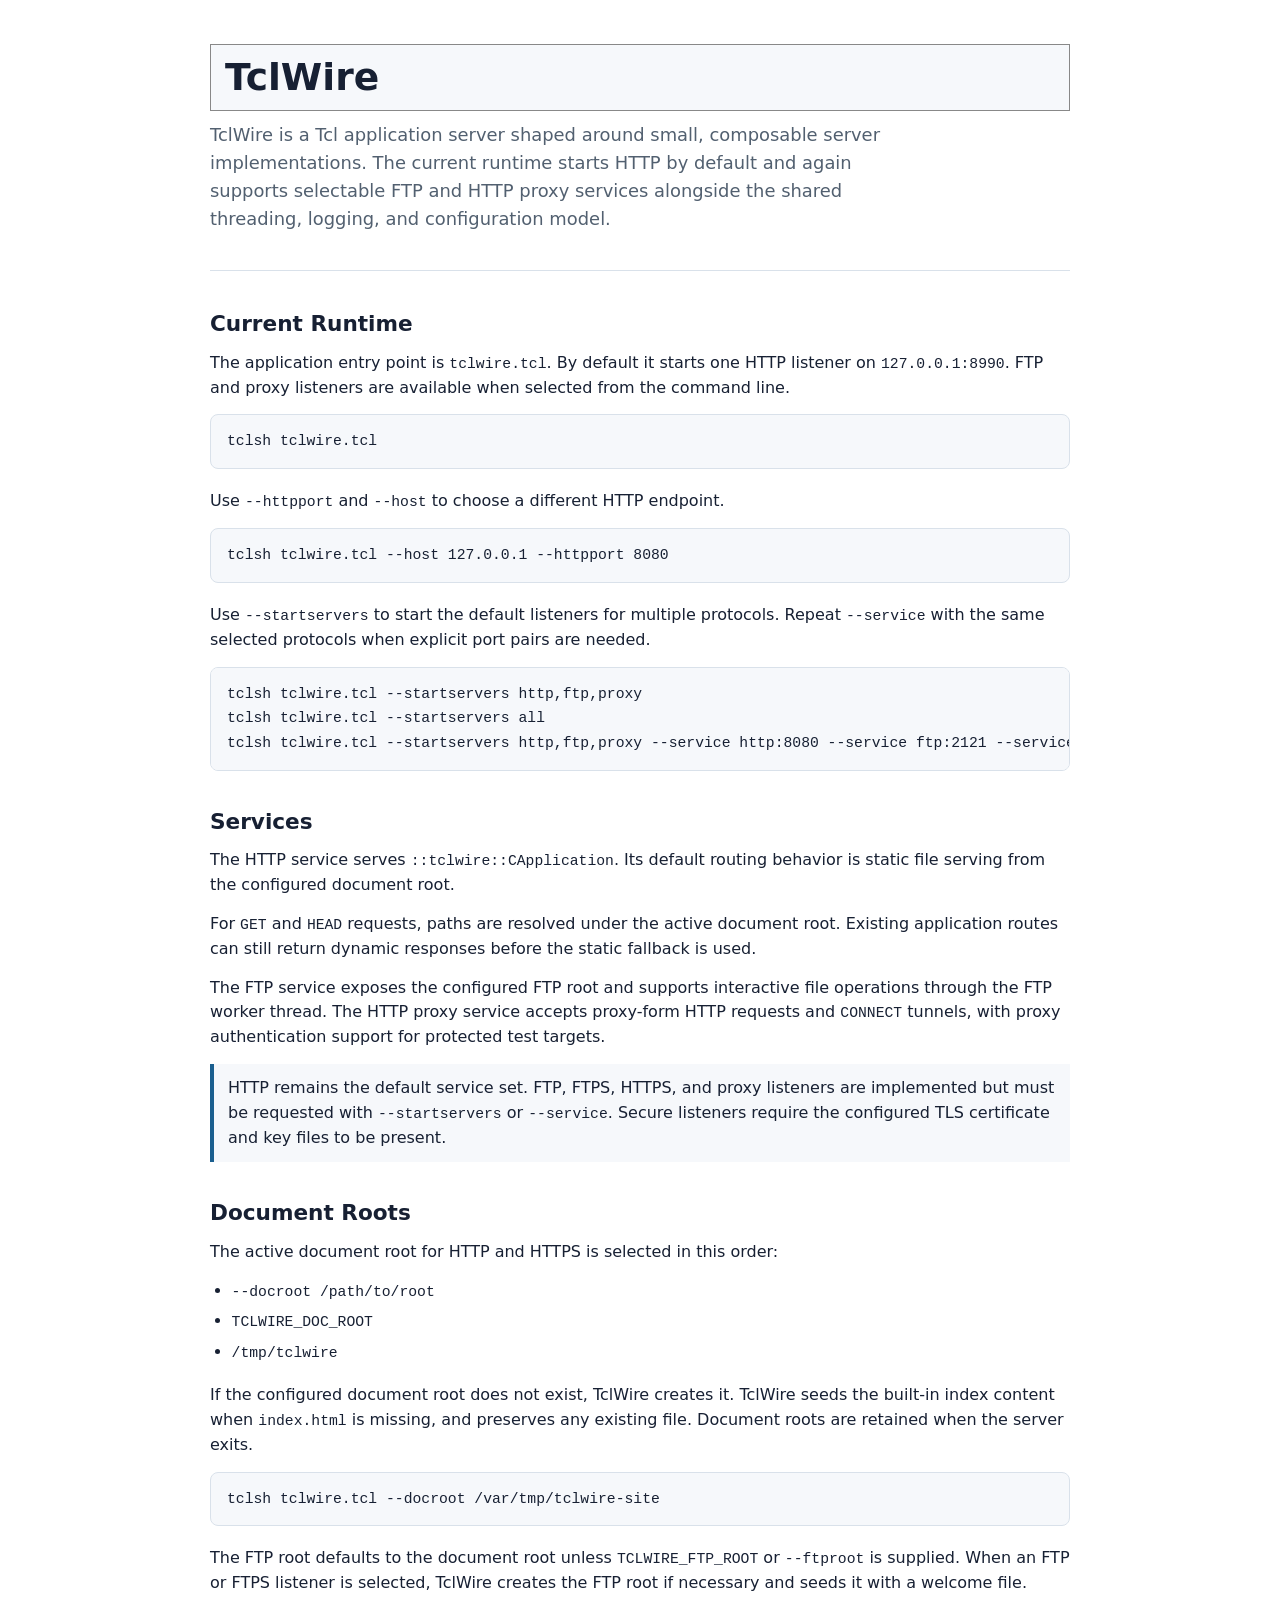
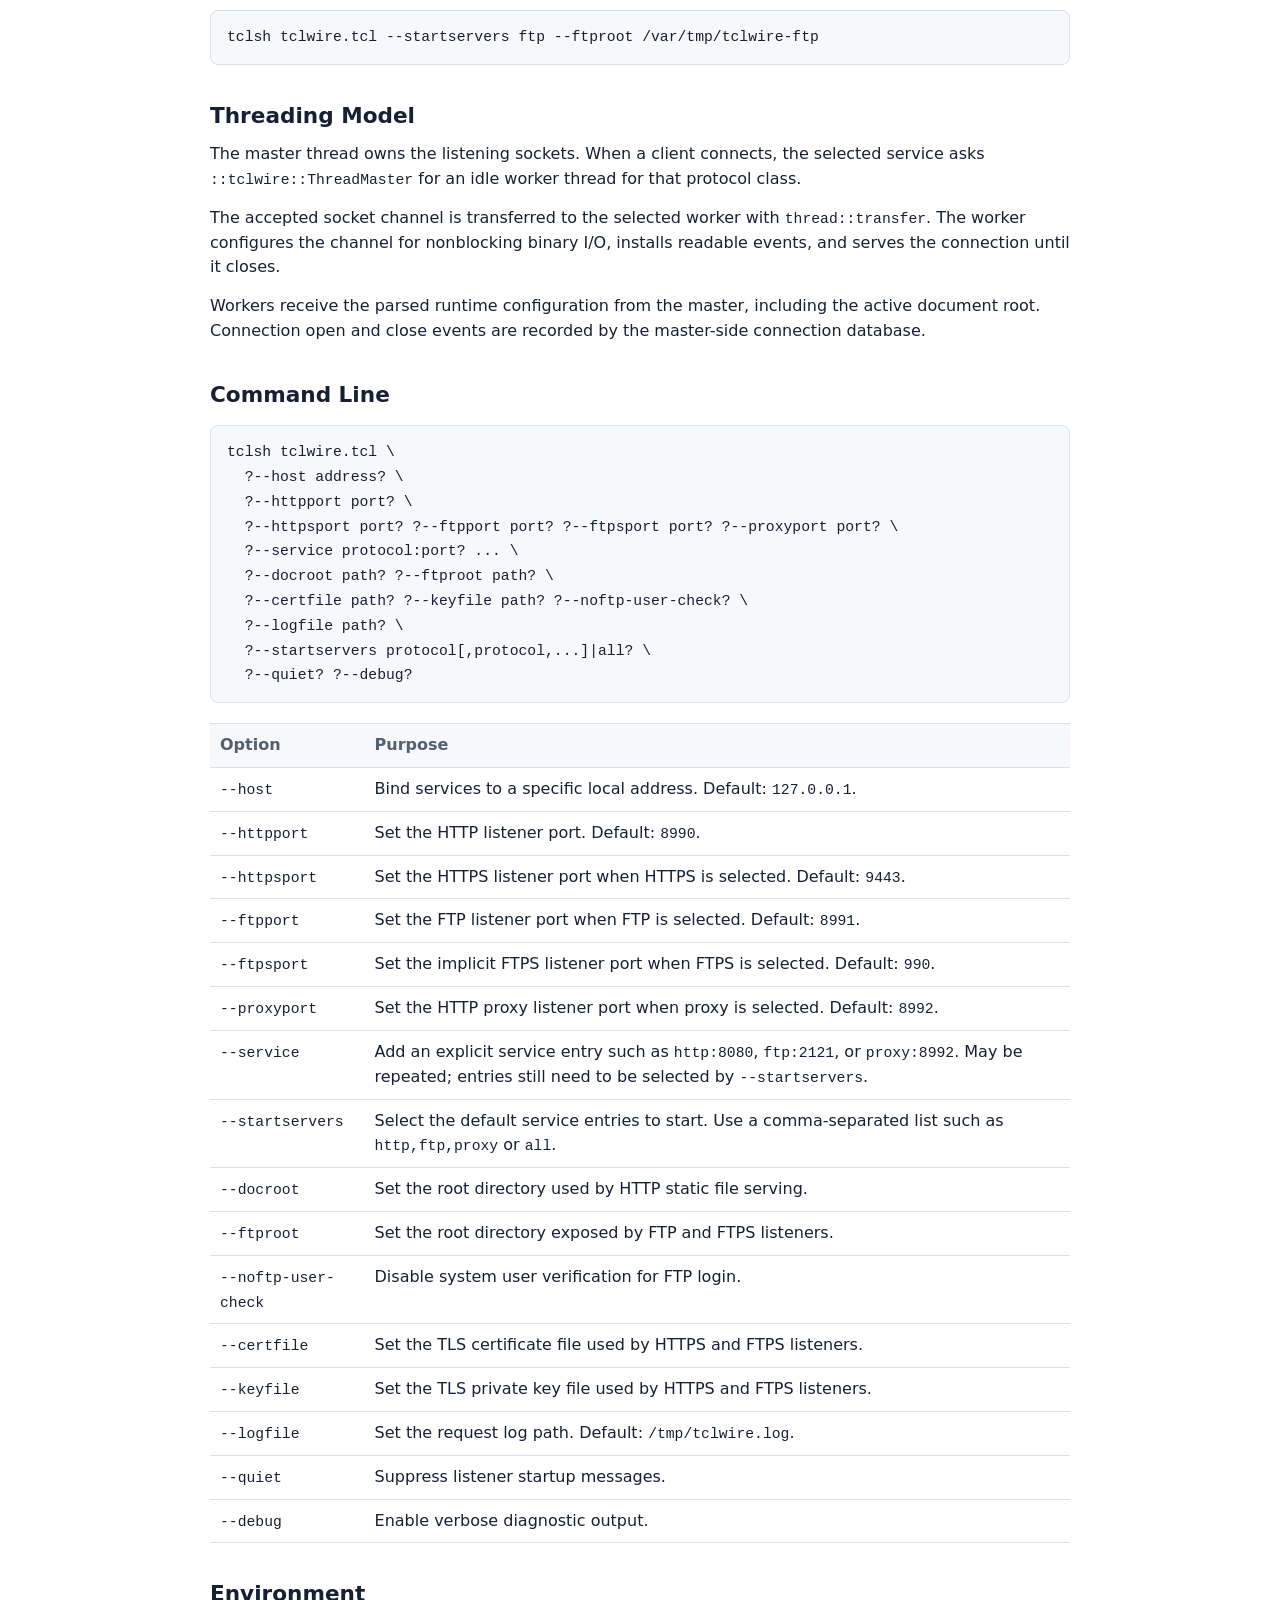
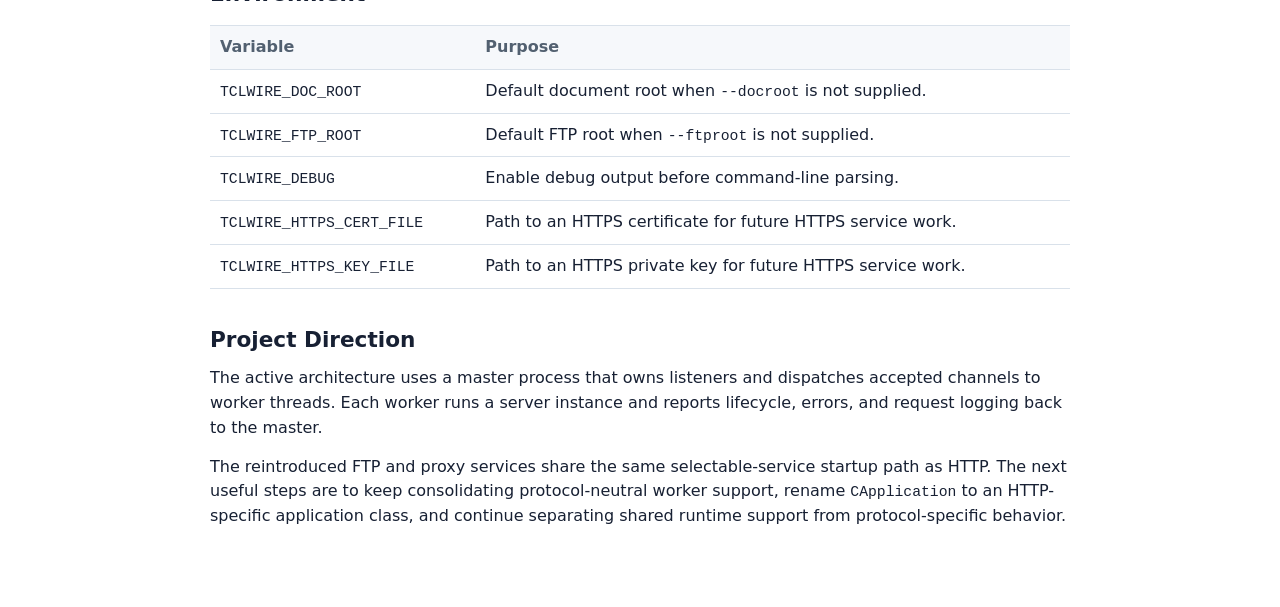
==== commit 529997fa: "fixed wrong docroot determination and aggressive seeding" ====
--- a/index.html
+++ b/index.html
@@ -106,45 +106,58 @@
       border-left: 4px solid var(--accent);
       background: var(--surface);
     }
+
+    .boxed {
+      padding: 12px 14px;
+      border: solid 1px #888;
+      background: var(--surface);
+    }
   </style>
 </head>
 <body>
   <header>
-    <h1>TclWire</h1>
-    <p class="lead">TclWire is a Tcl application server being shaped around small, composable server implementations. The current runtime focuses on HTTP while the threading, routing, logging, and configuration model settle.</p>
+    <h1 class="boxed"> TclWire </h1>
+    <p class="lead">TclWire is a Tcl application server shaped around small, composable server implementations. The current runtime starts HTTP by default and again supports selectable FTP and HTTP proxy services alongside the shared threading, logging, and configuration model.</p>
   </header>
 
   <main>
     <section>
       <h2>Current Runtime</h2>
-      <p>The application entry point is <code>tclwire.tcl</code>. By default it starts one HTTP listener on <code>127.0.0.1:8990</code>.</p>
+      <p>The application entry point is <code>tclwire.tcl</code>. By default it starts one HTTP listener on <code>127.0.0.1:8990</code>. FTP and proxy listeners are available when selected from the command line.</p>
       <pre><code>tclsh tclwire.tcl</code></pre>
-      <p>Use <code>--httpport</code> and <code>--host</code> to choose a different endpoint.</p>
+      <p>Use <code>--httpport</code> and <code>--host</code> to choose a different HTTP endpoint.</p>
       <pre><code>tclsh tclwire.tcl --host 127.0.0.1 --httpport 8080</code></pre>
-    </section>
-
-    <section>
-      <h2>HTTP Serving</h2>
+      <p>Use <code>--startservers</code> to start the default listeners for multiple protocols. Repeat <code>--service</code> with the same selected protocols when explicit port pairs are needed.</p>
+      <pre><code>tclsh tclwire.tcl --startservers http,ftp,proxy
+tclsh tclwire.tcl --startservers all
+tclsh tclwire.tcl --startservers http,ftp,proxy --service http:8080 --service ftp:2121 --service proxy:8992</code></pre>
+    </section>
+
+    <section>
+      <h2>Services</h2>
       <p>The HTTP service serves <code>::tclwire::CApplication</code>. Its default routing behavior is static file serving from the configured document root.</p>
       <p>For <code>GET</code> and <code>HEAD</code> requests, paths are resolved under the active document root. Existing application routes can still return dynamic responses before the static fallback is used.</p>
-      <p class="note">The current default service set is intentionally restricted to HTTP. HTTPS, FTP, and proxy code may still exist in the repository, but they are not part of the default startup path while the TclWire architecture is being reorganized.</p>
+      <p>The FTP service exposes the configured FTP root and supports interactive file operations through the FTP worker thread. The HTTP proxy service accepts proxy-form HTTP requests and <code>CONNECT</code> tunnels, with proxy authentication support for protected test targets.</p>
+      <p class="note">HTTP remains the default service set. FTP, FTPS, HTTPS, and proxy listeners are implemented but must be requested with <code>--startservers</code> or <code>--service</code>. Secure listeners require the configured TLS certificate and key files to be present.</p>
     </section>
 
     <section>
       <h2>Document Roots</h2>
-      <p>The active document root is selected in this order:</p>
+      <p>The active document root for HTTP and HTTPS is selected in this order:</p>
       <ul>
         <li><code>--docroot /path/to/root</code></li>
         <li><code>TCLWIRE_DOC_ROOT</code></li>
         <li><code>/tmp/tclwire</code></li>
       </ul>
-      <p>If the configured document root does not exist, TclWire creates it and seeds it with the built-in index content. If the directory already exists, TclWire leaves its contents untouched. Document roots are retained when the server exits.</p>
+      <p>If the configured document root does not exist, TclWire creates it. TclWire seeds the built-in index content when <code>index.html</code> is missing, and preserves any existing file. Document roots are retained when the server exits.</p>
       <pre><code>tclsh tclwire.tcl --docroot /var/tmp/tclwire-site</code></pre>
+      <p>The FTP root defaults to the document root unless <code>TCLWIRE_FTP_ROOT</code> or <code>--ftproot</code> is supplied. When an FTP or FTPS listener is selected, TclWire creates the FTP root if necessary and seeds it with a welcome file.</p>
+      <pre><code>tclsh tclwire.tcl --startservers ftp --ftproot /var/tmp/tclwire-ftp</code></pre>
     </section>
 
     <section>
       <h2>Threading Model</h2>
-      <p>The master thread owns the listening sockets. When a client connects, the HTTP service asks <code>::tclwire::ThreadMaster</code> for an idle worker thread.</p>
+      <p>The master thread owns the listening sockets. When a client connects, the selected service asks <code>::tclwire::ThreadMaster</code> for an idle worker thread for that protocol class.</p>
       <p>The accepted socket channel is transferred to the selected worker with <code>thread::transfer</code>. The worker configures the channel for nonblocking binary I/O, installs readable events, and serves the connection until it closes.</p>
       <p>Workers receive the parsed runtime configuration from the master, including the active document root. Connection open and close events are recorded by the master-side connection database.</p>
     </section>
@@ -154,8 +167,10 @@
       <pre><code>tclsh tclwire.tcl \
   ?--host address? \
   ?--httpport port? \
+  ?--httpsport port? ?--ftpport port? ?--ftpsport port? ?--proxyport port? \
   ?--service protocol:port? ... \
   ?--docroot path? ?--ftproot path? \
+  ?--certfile path? ?--keyfile path? ?--noftp-user-check? \
   ?--logfile path? \
   ?--startservers protocol[,protocol,...]|all? \
   ?--quiet? ?--debug?</code></pre>
@@ -176,8 +191,28 @@
             <td>Set the HTTP listener port. Default: <code>8990</code>.</td>
           </tr>
           <tr>
+            <td><code>--httpsport</code></td>
+            <td>Set the HTTPS listener port when HTTPS is selected. Default: <code>9443</code>.</td>
+          </tr>
+          <tr>
+            <td><code>--ftpport</code></td>
+            <td>Set the FTP listener port when FTP is selected. Default: <code>8991</code>.</td>
+          </tr>
+          <tr>
+            <td><code>--ftpsport</code></td>
+            <td>Set the implicit FTPS listener port when FTPS is selected. Default: <code>990</code>.</td>
+          </tr>
+          <tr>
+            <td><code>--proxyport</code></td>
+            <td>Set the HTTP proxy listener port when proxy is selected. Default: <code>8992</code>.</td>
+          </tr>
+          <tr>
             <td><code>--service</code></td>
-            <td>Add an explicit service entry such as <code>http:8080</code>.</td>
+            <td>Add an explicit service entry such as <code>http:8080</code>, <code>ftp:2121</code>, or <code>proxy:8992</code>. May be repeated; entries still need to be selected by <code>--startservers</code>.</td>
+          </tr>
+          <tr>
+            <td><code>--startservers</code></td>
+            <td>Select the default service entries to start. Use a comma-separated list such as <code>http,ftp,proxy</code> or <code>all</code>.</td>
           </tr>
           <tr>
             <td><code>--docroot</code></td>
@@ -185,7 +220,19 @@
           </tr>
           <tr>
             <td><code>--ftproot</code></td>
-            <td>Set the FTP root for future FTP service runs. It is not created during HTTP-only startup.</td>
+            <td>Set the root directory exposed by FTP and FTPS listeners.</td>
+          </tr>
+          <tr>
+            <td><code>--noftp-user-check</code></td>
+            <td>Disable system user verification for FTP login.</td>
+          </tr>
+          <tr>
+            <td><code>--certfile</code></td>
+            <td>Set the TLS certificate file used by HTTPS and FTPS listeners.</td>
+          </tr>
+          <tr>
+            <td><code>--keyfile</code></td>
+            <td>Set the TLS private key file used by HTTPS and FTPS listeners.</td>
           </tr>
           <tr>
             <td><code>--logfile</code></td>
@@ -239,8 +286,8 @@
 
     <section>
       <h2>Project Direction</h2>
-      <p>The active architecture is moving toward a master process that owns listeners and dispatches accepted channels to worker threads. Each worker runs a server instance and reports lifecycle, errors, and request logging back to the master.</p>
-      <p>The next useful steps are to generalize the HTTP worker script into a reusable server-worker template, rename <code>CApplication</code> to an HTTP-specific application class, and continue separating protocol-neutral runtime support from HTTP-specific behavior.</p>
+      <p>The active architecture uses a master process that owns listeners and dispatches accepted channels to worker threads. Each worker runs a server instance and reports lifecycle, errors, and request logging back to the master.</p>
+      <p>The reintroduced FTP and proxy services share the same selectable-service startup path as HTTP. The next useful steps are to keep consolidating protocol-neutral worker support, rename <code>CApplication</code> to an HTTP-specific application class, and continue separating shared runtime support from protocol-specific behavior.</p>
     </section>
   </main>
 </body>
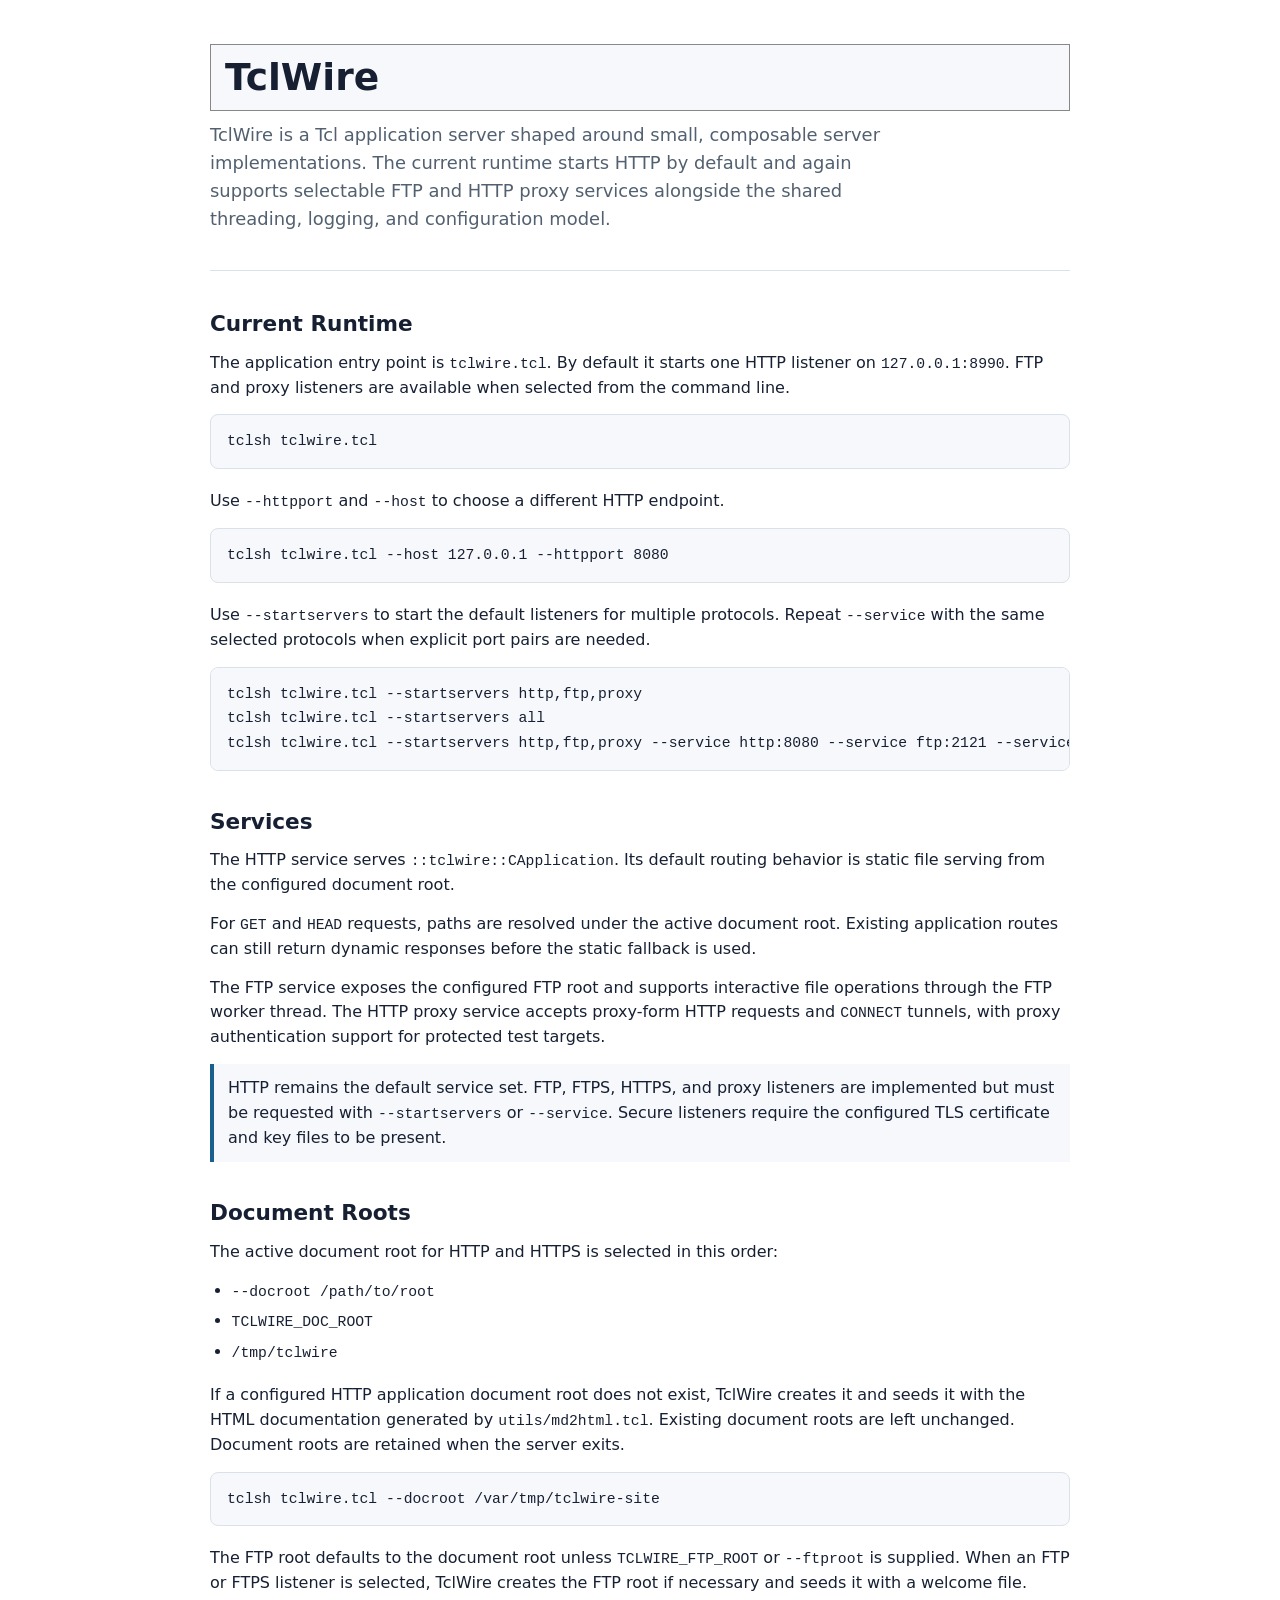
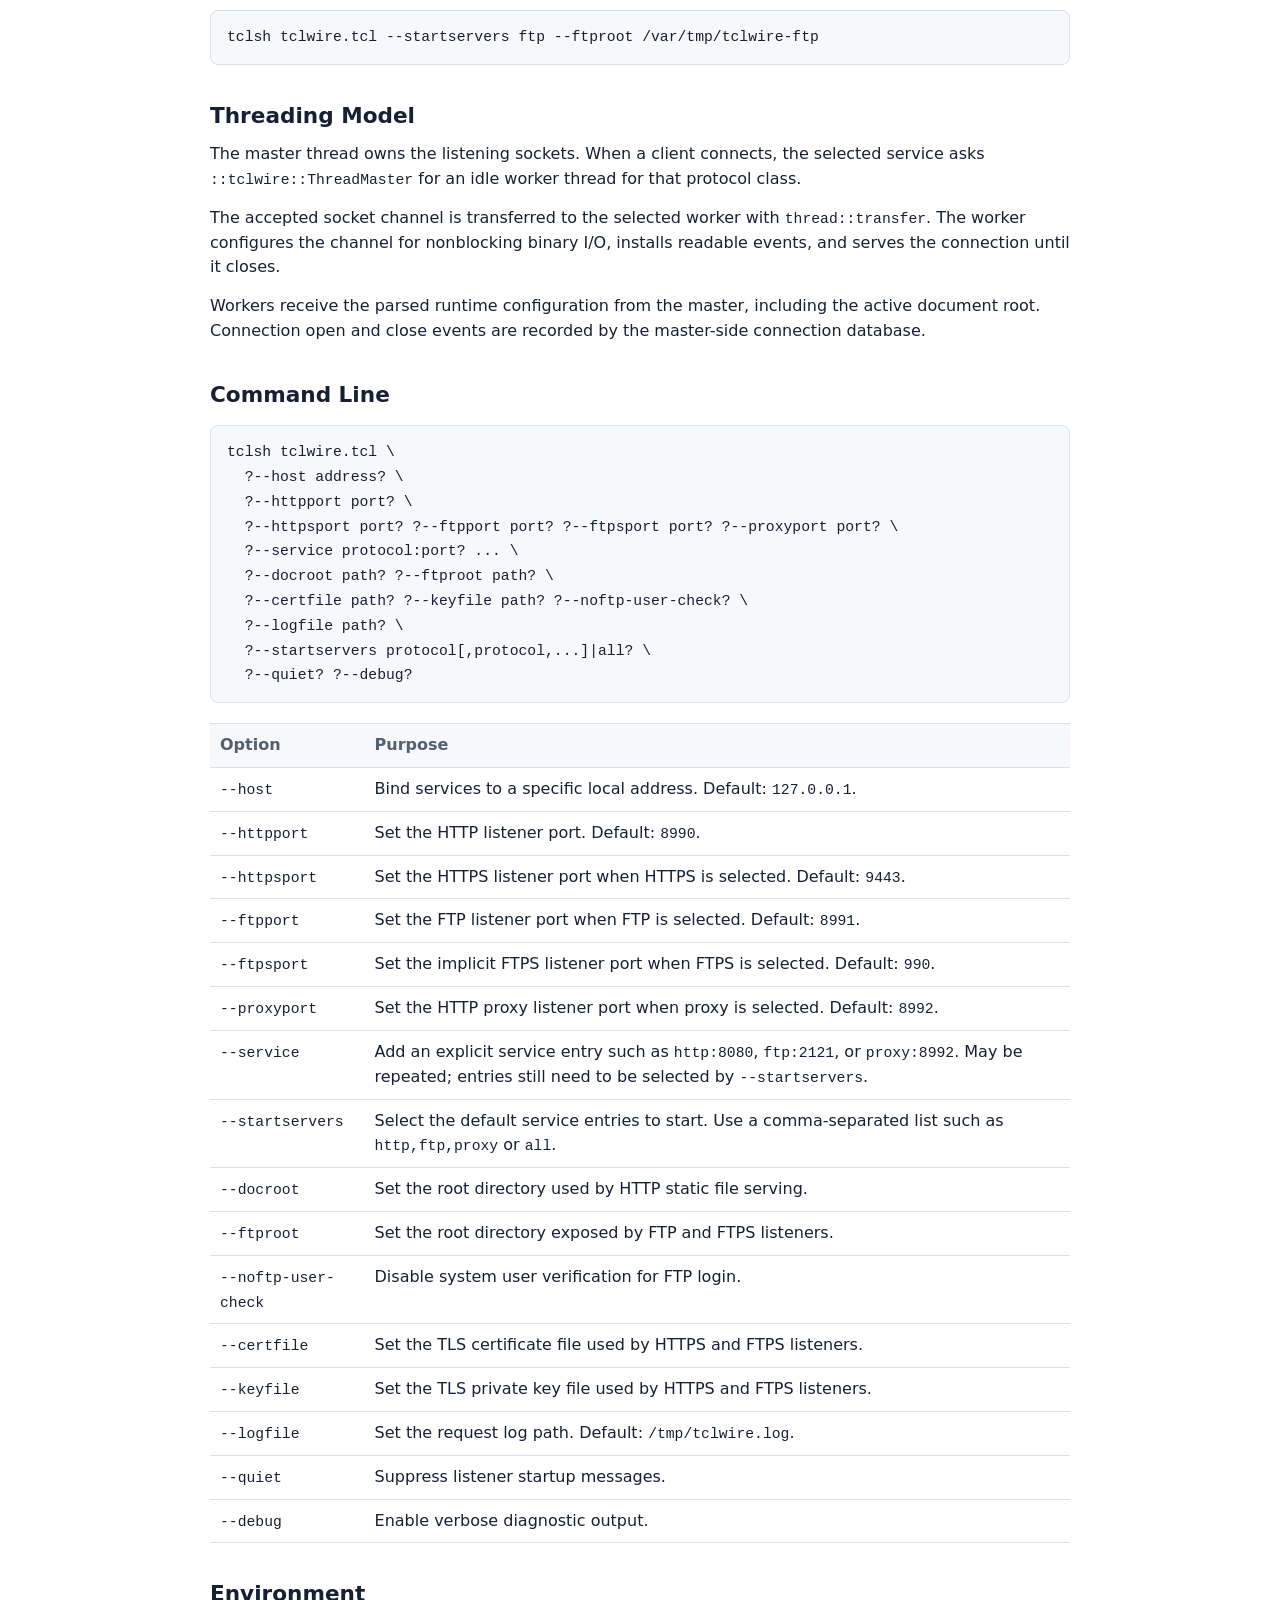
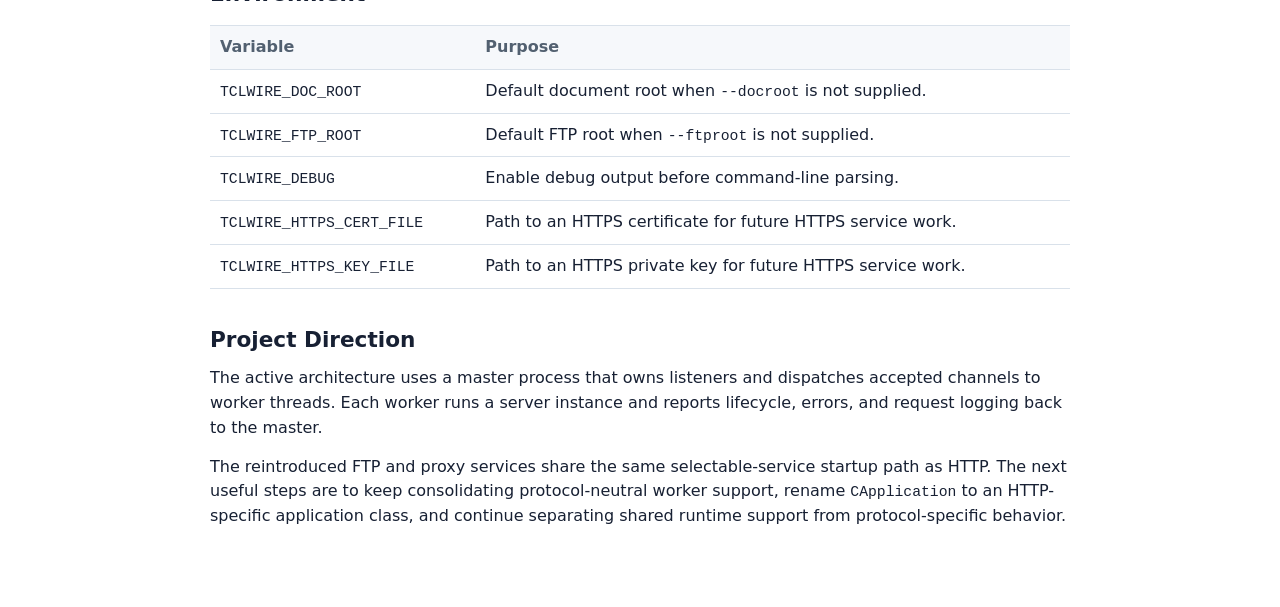
==== commit cbb83fae: "add seeding of emtpy docroots" ====
--- a/index.html
+++ b/index.html
@@ -149,7 +149,7 @@
         <li><code>TCLWIRE_DOC_ROOT</code></li>
         <li><code>/tmp/tclwire</code></li>
       </ul>
-      <p>If the configured document root does not exist, TclWire creates it. TclWire seeds the built-in index content when <code>index.html</code> is missing, and preserves any existing file. Document roots are retained when the server exits.</p>
+      <p>If a configured HTTP application document root does not exist, TclWire creates it and seeds it with the HTML documentation generated by <code>utils/md2html.tcl</code>. Existing document roots are left unchanged. Document roots are retained when the server exits.</p>
       <pre><code>tclsh tclwire.tcl --docroot /var/tmp/tclwire-site</code></pre>
       <p>The FTP root defaults to the document root unless <code>TCLWIRE_FTP_ROOT</code> or <code>--ftproot</code> is supplied. When an FTP or FTPS listener is selected, TclWire creates the FTP root if necessary and seeds it with a welcome file.</p>
       <pre><code>tclsh tclwire.tcl --startservers ftp --ftproot /var/tmp/tclwire-ftp</code></pre>
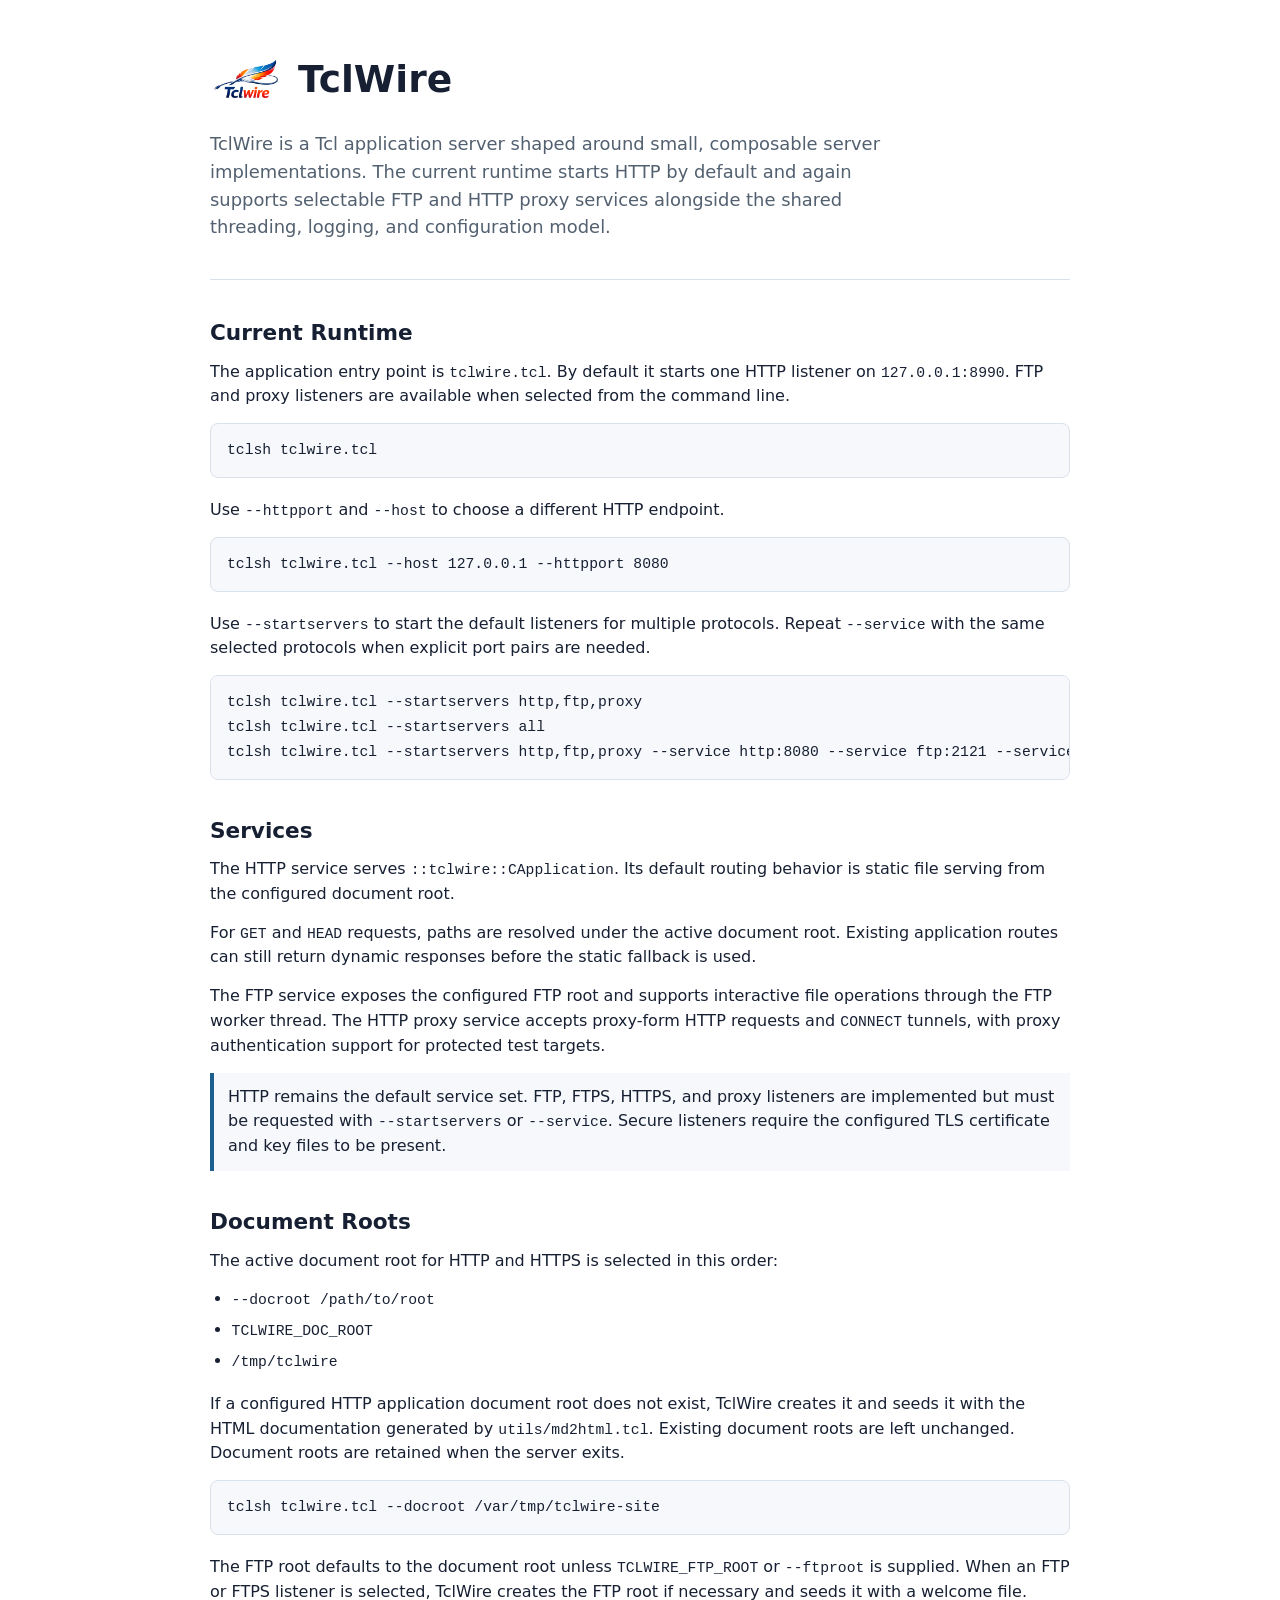
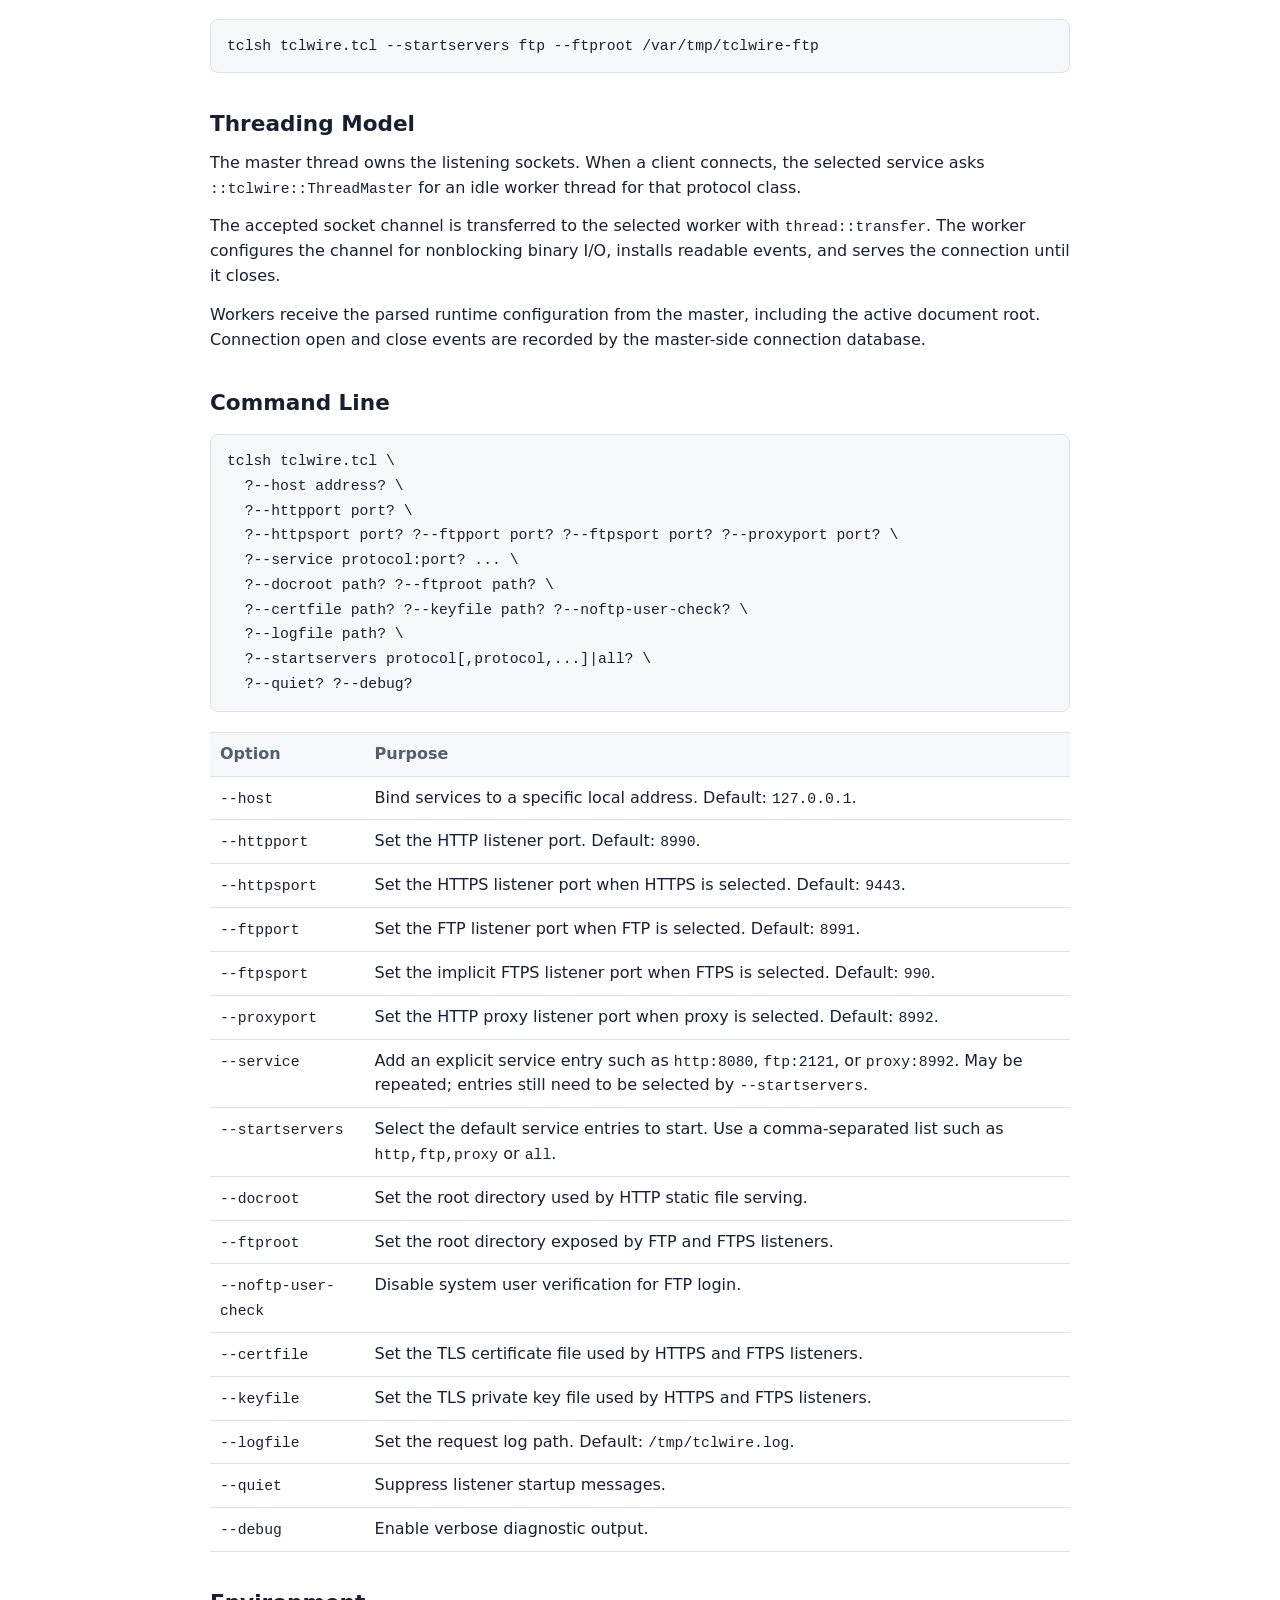
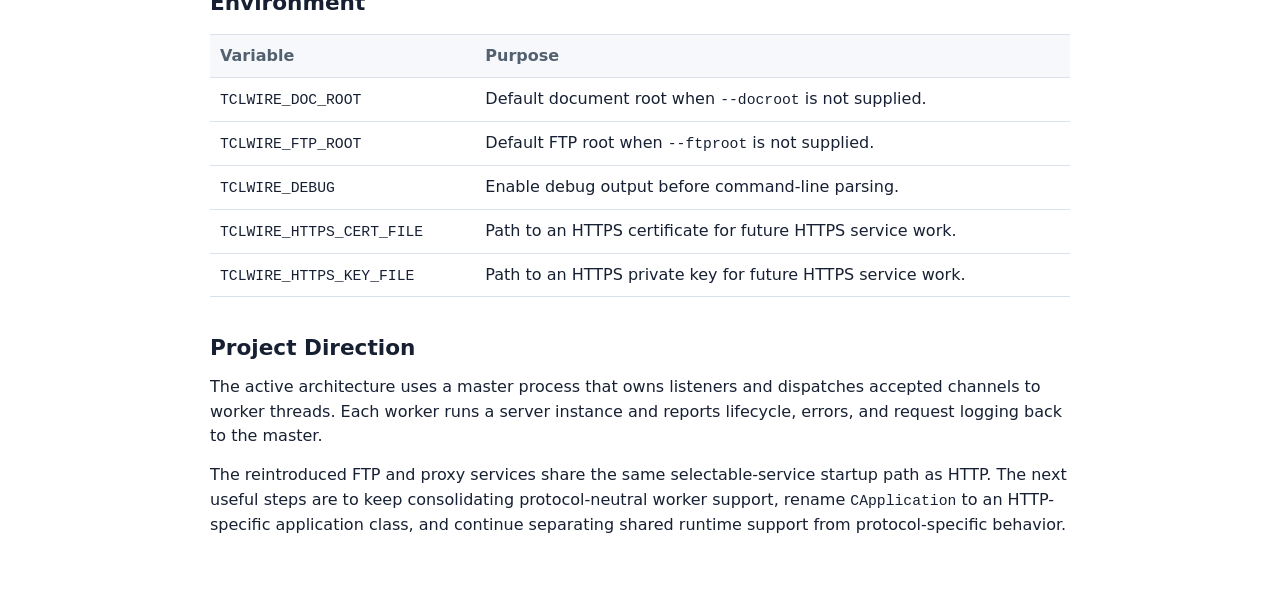
==== commit 162bc8a0: "removed obsolete documentation and verified current documentation" ====
--- a/index.html
+++ b/index.html
@@ -29,8 +29,21 @@
       border-bottom: 1px solid var(--line);
     }
 
+    .brand {
+      display: flex;
+      align-items: center;
+      gap: 16px;
+      margin-bottom: 14px;
+    }
+
+    .brand img {
+      width: 72px;
+      height: 72px;
+      object-fit: contain;
+    }
+
     h1 {
-      margin: 0 0 10px;
+      margin: 0;
       font-size: 2.35rem;
       line-height: 1.1;
       letter-spacing: 0;
@@ -116,7 +129,10 @@
 </head>
 <body>
   <header>
-    <h1 class="boxed"> TclWire </h1>
+    <div class="brand">
+      <img src="doc/tclwire-logo.png" alt="" width="72" height="72">
+      <h1>TclWire</h1>
+    </div>
     <p class="lead">TclWire is a Tcl application server shaped around small, composable server implementations. The current runtime starts HTTP by default and again supports selectable FTP and HTTP proxy services alongside the shared threading, logging, and configuration model.</p>
   </header>
 
